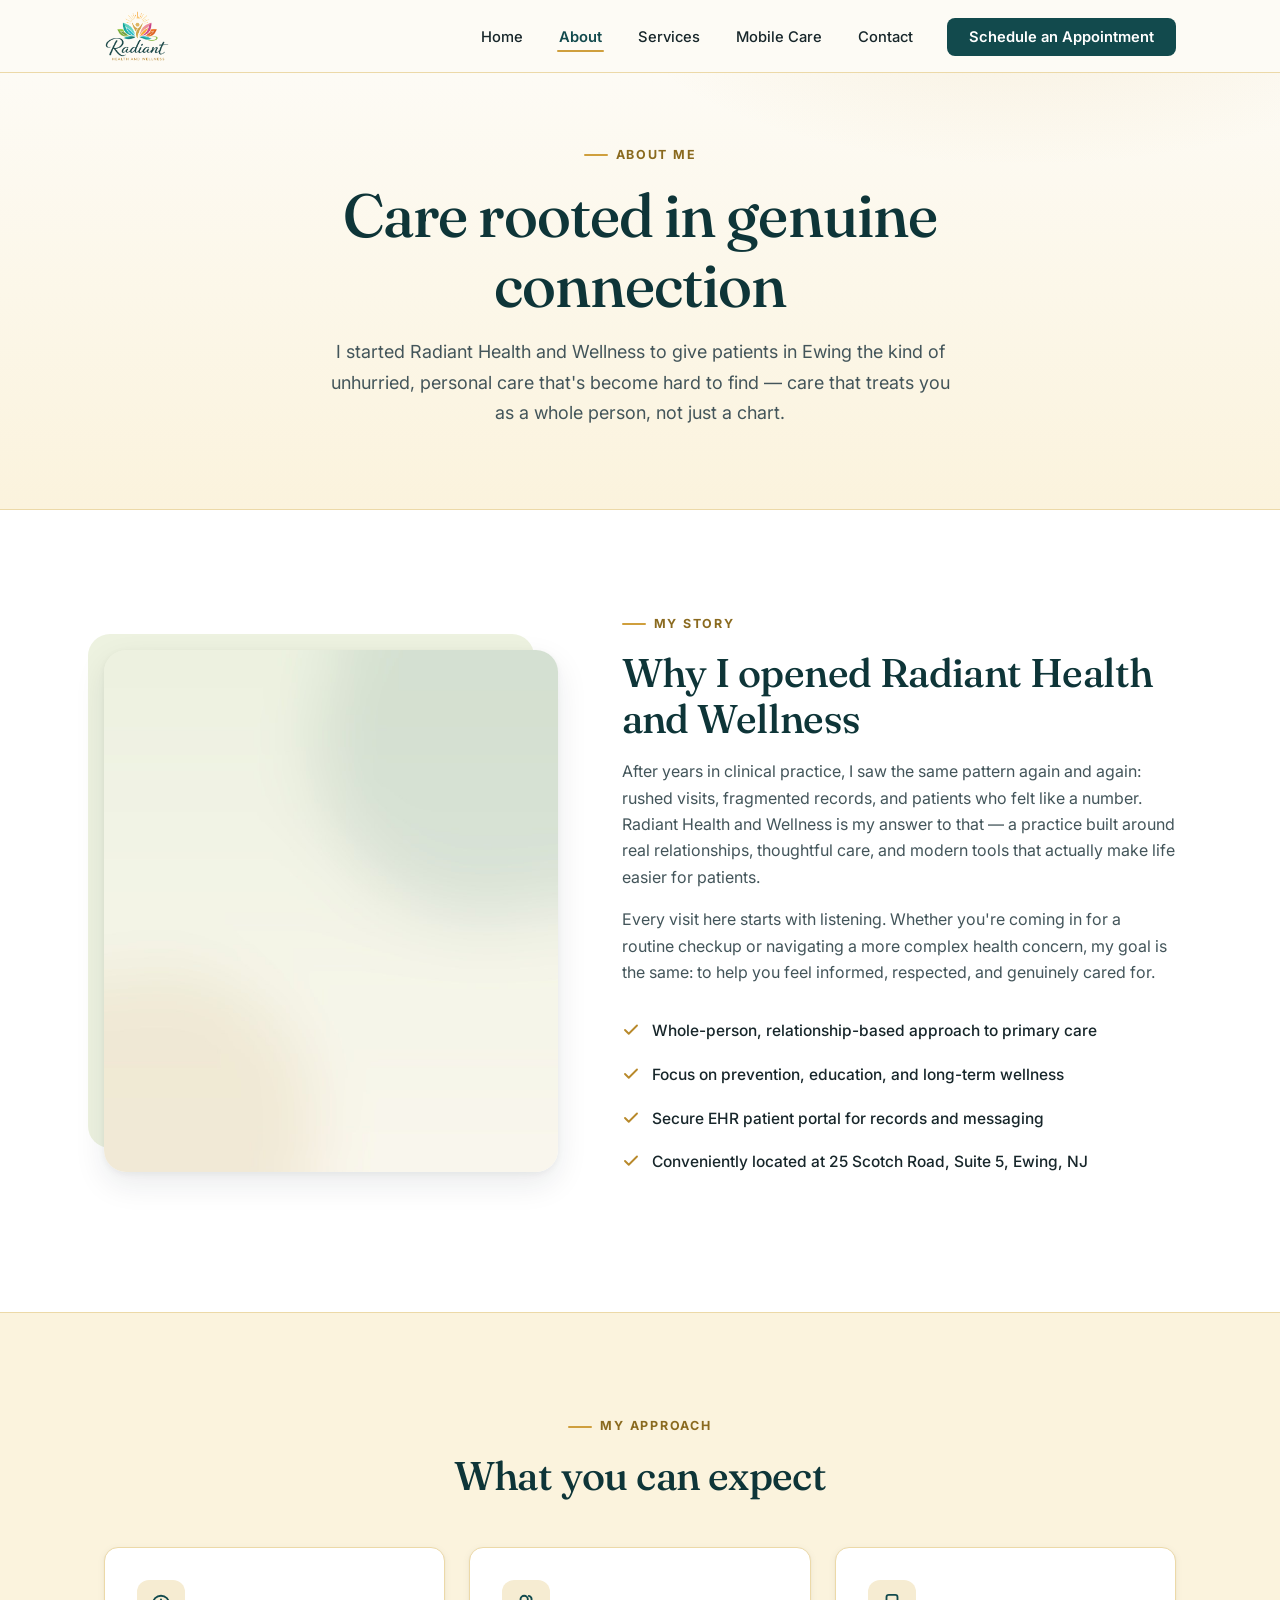
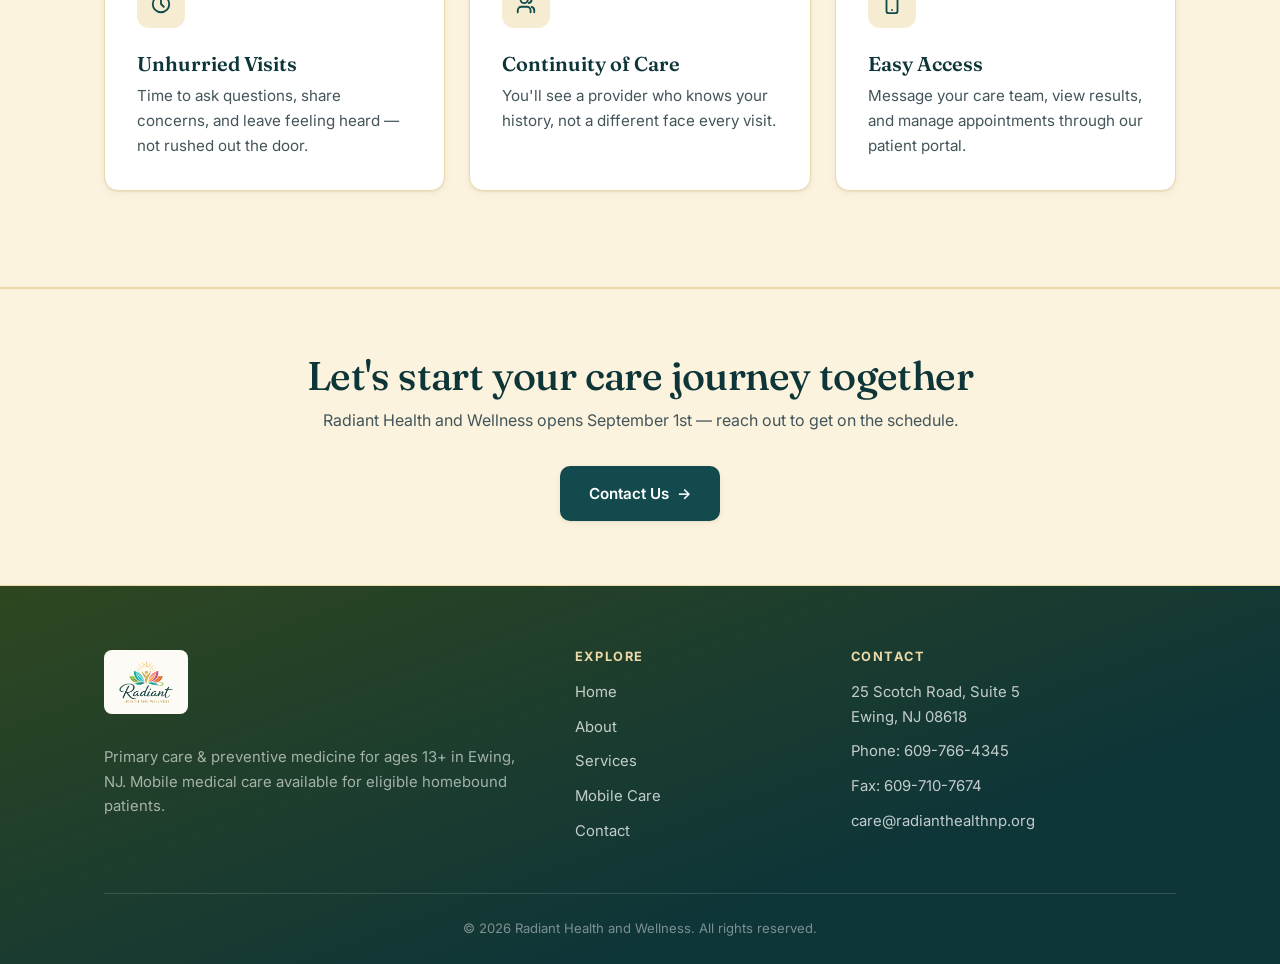
==== about.html @ 73e589f9 "Add scroll-driven ribbon streak accent across all pages Adds a subtle gold/teal flowing ribbon effec" ====
<!DOCTYPE html>
<html lang="en">
<head>
  <meta charset="UTF-8">
  <meta name="viewport" content="width=device-width, initial-scale=1.0">
  <title>About | Radiant Health and Wellness</title>
  <meta name="description" content="Meet the provider behind Radiant Health and Wellness in Ewing, NJ — whole-person primary care opening September 1st.">
  <link rel="icon" href="assets/img/favicon.png">
  <link rel="preconnect" href="https://fonts.googleapis.com">
  <link rel="preconnect" href="https://fonts.gstatic.com" crossorigin>
  <link rel="stylesheet" href="css/styles.css">
</head>
<body>

  <div class="site-streak" aria-hidden="true">
    <svg viewBox="0 0 320 1400" preserveAspectRatio="xMidYMin slice" xmlns="http://www.w3.org/2000/svg">
      <defs>
        <linearGradient id="streakGradientGold" x1="0" y1="0" x2="0" y2="1">
          <stop offset="0%" stop-color="#cf9f3d" stop-opacity="0.75" />
          <stop offset="3%" stop-color="#cf9f3d" stop-opacity="0.95" />
          <stop offset="50%" stop-color="#b8892b" stop-opacity="0.9" />
          <stop offset="97%" stop-color="#cf9f3d" stop-opacity="0.8" />
          <stop offset="100%" stop-color="#cf9f3d" stop-opacity="0.75" />
        </linearGradient>
        <linearGradient id="streakGradientTeal" x1="0" y1="0" x2="0" y2="1">
          <stop offset="0%" stop-color="#1c6e6f" stop-opacity="0.65" />
          <stop offset="3%" stop-color="#1c6e6f" stop-opacity="0.9" />
          <stop offset="50%" stop-color="#124a4d" stop-opacity="0.85" />
          <stop offset="97%" stop-color="#1c6e6f" stop-opacity="0.75" />
          <stop offset="100%" stop-color="#1c6e6f" stop-opacity="0.65" />
        </linearGradient>
        <filter id="streakGlow" x="-75%" y="-75%" width="250%" height="250%">
          <feGaussianBlur stdDeviation="4" result="blur" />
          <feMerge>
            <feMergeNode in="blur" />
            <feMergeNode in="SourceGraphic" />
          </feMerge>
        </filter>
      </defs>
      <path class="streak-path streak-path--1" d="M 250 -40
        C 170 40, 60 90, 140 170
        S 300 260, 200 340
        C 110 410, 10 460, 110 540
        S 280 640, 190 720
        C 100 790, 0 850, 120 930
        S 290 1030, 200 1110
        C 110 1180, 20 1240, 140 1320
        S 260 1400, 180 1440" />
      <path class="streak-path streak-path--2" d="M 220 -60
        C 140 20, 30 70, 110 150
        S 270 240, 170 320
        C 80 390, -20 440, 80 520
        S 250 620, 160 700
        C 70 770, -30 830, 90 910
        S 260 1010, 170 1090
        C 80 1160, -10 1220, 110 1300
        S 230 1380, 150 1420" />
      <path class="streak-path streak-path--3" d="M 280 -30
        C 200 50, 90 100, 170 180
        S 330 270, 230 350
        C 140 420, 40 470, 140 550
        S 310 650, 220 730
        C 130 800, 30 860, 150 940
        S 320 1040, 230 1120
        C 140 1190, 50 1250, 170 1330
        S 290 1410, 210 1440" />
      <path class="streak-path streak-path--4" d="M 195 -50
        C 115 30, 5 80, 85 160
        S 245 250, 145 330
        C 55 400, -45 450, 55 530
        S 225 630, 135 710
        C 45 780, -55 840, 65 920
        S 235 1020, 145 1100
        C 55 1170, -35 1230, 85 1310
        S 205 1390, 125 1420" />
    </svg>
  </div>

  <header class="site-header">
    <nav class="nav">
      <a href="index.html" class="nav-logo" aria-label="Radiant Health and Wellness — home">
        <img src="assets/img/logo.png" alt="Radiant Health and Wellness">
      </a>
      <button class="nav-toggle" aria-label="Toggle navigation" aria-expanded="false">
        <svg width="24" height="24" viewBox="0 0 24 24" fill="none" stroke="currentColor" stroke-width="2" stroke-linecap="round"><path d="M4 7h16M4 12h16M4 17h16"/></svg>
      </button>
      <ul class="nav-links">
        <li><a href="index.html">Home</a></li>
        <li><a href="about.html">About</a></li>
        <li><a href="services.html">Services</a></li>
        <li><a href="mobile-care.html">Mobile Care</a></li>
        <li><a href="contact.html">Contact</a></li>
        <li><a href="contact.html" class="nav-cta">Schedule an Appointment</a></li>
      </ul>
    </nav>
  </header>

  <main>

    <section class="page-hero">
      <div class="container">
        <span class="eyebrow">About Me</span>
        <h1>Care rooted in genuine connection</h1>
        <p class="lead">I started Radiant Health and Wellness to give patients in Ewing the kind of unhurried, personal care that's become hard to find — care that treats you as a whole person, not just a chart.</p>
      </div>
    </section>

    <section class="section section-white">
      <div class="container split">
        <div class="split-visual">
          <img src="assets/img/about-me.jpg" alt="Provider portrait at Radiant Health and Wellness">
        </div>
        <div>
          <span class="eyebrow">My Story</span>
          <h2>Why I opened Radiant Health and Wellness</h2>
          <p>After years in clinical practice, I saw the same pattern again and again: rushed visits, fragmented records, and patients who felt like a number. Radiant Health and Wellness is my answer to that — a practice built around real relationships, thoughtful care, and modern tools that actually make life easier for patients.</p>
          <p>Every visit here starts with listening. Whether you're coming in for a routine checkup or navigating a more complex health concern, my goal is the same: to help you feel informed, respected, and genuinely cared for.</p>
          <ul class="checklist">
            <li>
              <svg width="18" height="18" viewBox="0 0 24 24" fill="none" stroke="currentColor" stroke-width="2.5" stroke-linecap="round" stroke-linejoin="round"><path d="M20 6L9 17l-5-5"/></svg>
              Whole-person, relationship-based approach to primary care
            </li>
            <li>
              <svg width="18" height="18" viewBox="0 0 24 24" fill="none" stroke="currentColor" stroke-width="2.5" stroke-linecap="round" stroke-linejoin="round"><path d="M20 6L9 17l-5-5"/></svg>
              Focus on prevention, education, and long-term wellness
            </li>
            <li>
              <svg width="18" height="18" viewBox="0 0 24 24" fill="none" stroke="currentColor" stroke-width="2.5" stroke-linecap="round" stroke-linejoin="round"><path d="M20 6L9 17l-5-5"/></svg>
              Secure EHR patient portal for records and messaging
            </li>
            <li>
              <svg width="18" height="18" viewBox="0 0 24 24" fill="none" stroke="currentColor" stroke-width="2.5" stroke-linecap="round" stroke-linejoin="round"><path d="M20 6L9 17l-5-5"/></svg>
              Conveniently located at 25 Scotch Road, Suite 5, Ewing, NJ
            </li>
          </ul>
        </div>
      </div>
    </section>

    <section class="section section-butter">
      <div class="container">
        <div class="section-header centered">
          <span class="eyebrow">My Approach</span>
          <h2>What you can expect</h2>
        </div>
        <div class="card-grid">
          <div class="card">
            <span class="card-icon">
              <svg width="22" height="22" viewBox="0 0 24 24" fill="none" stroke="currentColor" stroke-width="2" stroke-linecap="round" stroke-linejoin="round"><circle cx="12" cy="12" r="9"/><path d="M12 7v5l3 3"/></svg>
            </span>
            <h3>Unhurried Visits</h3>
            <p>Time to ask questions, share concerns, and leave feeling heard — not rushed out the door.</p>
          </div>
          <div class="card">
            <span class="card-icon">
              <svg width="22" height="22" viewBox="0 0 24 24" fill="none" stroke="currentColor" stroke-width="2" stroke-linecap="round" stroke-linejoin="round"><path d="M17 21v-2a4 4 0 0 0-4-4H7a4 4 0 0 0-4 4v2"/><circle cx="10" cy="7" r="4"/><path d="M21 21v-2a4 4 0 0 0-3-3.9"/><path d="M15 3.1a4 4 0 0 1 0 7.8"/></svg>
            </span>
            <h3>Continuity of Care</h3>
            <p>You'll see a provider who knows your history, not a different face every visit.</p>
          </div>
          <div class="card">
            <span class="card-icon">
              <svg width="22" height="22" viewBox="0 0 24 24" fill="none" stroke="currentColor" stroke-width="2" stroke-linecap="round" stroke-linejoin="round"><rect x="6" y="2" width="12" height="20" rx="2.5"/><path d="M12 18.5h.01"/></svg>
            </span>
            <h3>Easy Access</h3>
            <p>Message your care team, view results, and manage appointments through our patient portal.</p>
          </div>
        </div>
      </div>
    </section>

    <section class="cta">
      <div class="container">
        <h2>Let's start your care journey together</h2>
        <p>Radiant Health and Wellness opens September 1st — reach out to get on the schedule.</p>
        <a href="contact.html" class="btn btn-primary">Contact Us <span class="arrow">→</span></a>
      </div>
    </section>

  </main>

  <footer class="site-footer">
    <div class="container">
      <div class="footer-grid">
        <div>
          <span class="footer-logo">
            <img src="assets/img/logo.png" alt="Radiant Health and Wellness">
          </span>
          <p>Primary care &amp; preventive medicine for ages 13+ in Ewing, NJ. Mobile medical care available for eligible homebound patients.</p>
        </div>
        <div>
          <h4>Explore</h4>
          <ul class="footer-links">
            <li><a href="index.html">Home</a></li>
            <li><a href="about.html">About</a></li>
            <li><a href="services.html">Services</a></li>
            <li><a href="mobile-care.html">Mobile Care</a></li>
            <li><a href="contact.html">Contact</a></li>
          </ul>
        </div>
        <div>
          <h4>Contact</h4>
          <ul class="footer-links">
            <li>25 Scotch Road, Suite 5<br>Ewing, NJ 08618</li>
            <li>Phone: <a href="tel:+16097664345">609-766-4345</a></li>
            <li>Fax: 609-710-7674</li>
            <li><a href="mailto:care@radianthealthnp.org">care@radianthealthnp.org</a></li>
          </ul>
        </div>
      </div>
      <div class="footer-bottom">
        &copy; <span id="footer-year"></span> Radiant Health and Wellness. All rights reserved.
      </div>
    </div>
  </footer>

  <script src="js/main.js"></script>
</body>
</html>
---- css/styles.css ----
/* ==========================================================================
   Radiant Health and Wellness — Design System v2
   --------------------------------------------------------------------------
   Principles applied:
   - Restrained palette: cream ground, dark teal anchor, gold as trim/accent
   - Type pairing: Fraunces (display serif) + Inter (UI sans)
   - 8px spacing scale, consistent radii + elevation
   - WCAG AA contrast on all text
   ========================================================================== */

/* ---------- Fonts ---------- */
@import url('https://fonts.googleapis.com/css2?family=Fraunces:opsz,wght@9..144,400;9..144,500;9..144,600&family=Inter:wght@400;500;600;700&display=swap');

/* ---------- Tokens ---------- */
:root {
  /* color */
  --ink: #17262a;
  --ink-soft: #43555a;
  --teal-900: #0e3538;
  --teal-800: #124a4d;
  --teal-700: #17595d;
  --teal-600: #1c6e6f;
  --gold-700: #8a6a1f;
  --gold-600: #b8892b;
  --gold-500: #cf9f3d;
  --gold-200: #ecd9a8;
  --gold-100: #f6ecd2;
  --butter: #fbf3dd;
  --cream: #fdfbf5;
  --white: #ffffff;
  --green-900: #2f4720;
  --green-700: #4a6b2f;
  --green-100: #edf2e0;

  /* type */
  --font-display: 'Fraunces', Georgia, serif;
  --font-body: 'Inter', -apple-system, BlinkMacSystemFont, 'Segoe UI', sans-serif;

  /* layout */
  --container: 1120px;
  --s1: 8px;  --s2: 16px; --s3: 24px; --s4: 32px;
  --s5: 40px; --s6: 48px; --s8: 64px; --s12: 96px;

  --r-sm: 8px;
  --r-md: 14px;
  --r-lg: 22px;
  --r-full: 999px;

  --shadow-sm: 0 1px 2px rgba(23, 38, 42, 0.06), 0 2px 8px rgba(23, 38, 42, 0.05);
  --shadow-md: 0 2px 6px rgba(23, 38, 42, 0.05), 0 12px 32px rgba(23, 38, 42, 0.09);
  --shadow-lg: 0 4px 12px rgba(23, 38, 42, 0.06), 0 24px 56px rgba(23, 38, 42, 0.13);
}

/* ---------- Reset / base ---------- */
*, *::before, *::after { box-sizing: border-box; }

html { scroll-behavior: smooth; }

body {
  margin: 0;
  font-family: var(--font-body);
  font-size: 1rem;
  line-height: 1.65;
  color: var(--ink);
  background: var(--cream);
  -webkit-font-smoothing: antialiased;
  text-rendering: optimizeLegibility;
}

img { max-width: 100%; display: block; }

a { color: inherit; text-decoration: none; }

:focus-visible {
  outline: 3px solid var(--gold-500);
  outline-offset: 3px;
  border-radius: 4px;
}

.container {
  max-width: var(--container);
  margin-inline: auto;
  padding-inline: var(--s3);
}

/* ---------- Typography ---------- */
h1, h2, h3, h4 {
  font-family: var(--font-display);
  font-weight: 500;
  line-height: 1.15;
  letter-spacing: -0.015em;
  color: var(--teal-900);
  margin: 0 0 var(--s2);
}

h1 { font-size: clamp(2.4rem, 5.2vw, 3.8rem); }
h2 { font-size: clamp(1.8rem, 3.4vw, 2.5rem); }
h3 { font-size: 1.25rem; font-weight: 600; letter-spacing: 0; }

p { margin: 0 0 var(--s2); color: var(--ink-soft); }

.lead {
  font-size: 1.125rem;
  line-height: 1.7;
  max-width: 54ch;
}

.eyebrow {
  display: inline-flex;
  align-items: center;
  gap: 8px;
  font-size: 0.78rem;
  font-weight: 700;
  letter-spacing: 0.14em;
  text-transform: uppercase;
  color: var(--gold-700);
  margin-bottom: var(--s2);
}

.eyebrow::before {
  content: "";
  width: 24px;
  height: 2px;
  background: var(--gold-500);
  border-radius: 2px;
}

.section-header {
  max-width: 620px;
  margin-bottom: var(--s6);
}

.section-header.centered {
  margin-inline: auto;
  text-align: center;
}

.section-header.centered .eyebrow { justify-content: center; }

/* ---------- Buttons ---------- */
.btn {
  display: inline-flex;
  align-items: center;
  justify-content: center;
  gap: 8px;
  padding: 14px 28px;
  border-radius: 10px;
  font-family: var(--font-body);
  font-size: 0.95rem;
  font-weight: 600;
  border: 1.5px solid transparent;
  cursor: pointer;
  transition: background-color 0.18s ease, border-color 0.18s ease,
              color 0.18s ease, box-shadow 0.18s ease, transform 0.18s ease;
}

.btn:hover { transform: translateY(-1px); }
.btn:active { transform: translateY(0); }

.btn-primary {
  background: var(--teal-800);
  color: var(--white);
  box-shadow: var(--shadow-sm);
}

.btn-primary:hover {
  background: var(--teal-700);
  box-shadow: var(--shadow-md);
}

.btn-secondary {
  background: transparent;
  border-color: var(--teal-800);
  color: var(--teal-800);
}

.btn-secondary:hover { background: rgba(18, 74, 77, 0.06); }

.btn-gold {
  background: var(--gold-600);
  color: var(--white);
  box-shadow: var(--shadow-sm);
}

.btn-gold:hover { background: var(--gold-500); box-shadow: var(--shadow-md); }

.btn-light {
  background: var(--white);
  color: var(--teal-800);
}

.btn-light:hover { background: var(--gold-100); }

.btn .arrow { transition: transform 0.18s ease; }
.btn:hover .arrow { transform: translateX(3px); }

/* ---------- Header ---------- */
.site-header {
  position: sticky;
  top: 0;
  z-index: 100;
  background: rgba(253, 251, 245, 0.92);
  backdrop-filter: blur(12px);
  -webkit-backdrop-filter: blur(12px);
  border-bottom: 1px solid var(--gold-200);
}

/* Own stacking context, above the fixed streak, so page content always reads on top */
main, .site-footer {
  position: relative;
  z-index: 2;
}

.nav {
  display: flex;
  align-items: center;
  justify-content: space-between;
  max-width: var(--container);
  margin-inline: auto;
  padding: 10px var(--s3);
}

.nav-logo img { height: 52px; width: auto; }

.nav-links {
  display: flex;
  align-items: center;
  gap: var(--s4);
  list-style: none;
  margin: 0;
  padding: 0;
}

.nav-links a {
  position: relative;
  font-size: 0.92rem;
  font-weight: 500;
  color: var(--ink);
  padding: 6px 2px;
}

.nav-links a:not(.nav-cta)::after {
  content: "";
  position: absolute;
  left: 0;
  bottom: 0;
  width: 100%;
  height: 2px;
  background: var(--gold-500);
  border-radius: 2px;
  transform: scaleX(0);
  transform-origin: left;
  transition: transform 0.2s ease;
}

.nav-links a:not(.nav-cta):hover::after,
.nav-links a.active::after { transform: scaleX(1); }

.nav-links a.active { color: var(--teal-800); font-weight: 600; }

.nav-cta {
  background: var(--teal-800);
  color: var(--white) !important;
  padding: 10px 22px !important;
  border-radius: 8px;
  font-weight: 600 !important;
  transition: background-color 0.18s ease;
}

.nav-cta:hover { background: var(--teal-700); }

.nav-toggle {
  display: none;
  background: none;
  border: none;
  padding: 8px;
  cursor: pointer;
  color: var(--teal-900);
}

/* ---------- Hero ---------- */
.hero {
  position: relative;
  overflow: hidden;
  background:
    radial-gradient(900px 480px at 85% -10%, rgba(207, 159, 61, 0.16), transparent 60%),
    linear-gradient(180deg, var(--cream) 0%, var(--butter) 100%);
  border-bottom: 1px solid var(--gold-200);
}

.hero .container {
  text-align: center;
  padding-block: var(--s8) var(--s12);
  max-width: 820px;
}

.hero-logo {
  margin: 0 0 var(--s2);
}

.hero-logo img {
  width: clamp(300px, 42vw, 500px);
  height: auto;
  margin-inline: auto;
}

.hero-sub {
  font-size: clamp(1.02rem, 2vw, 1.2rem);
  font-weight: 600;
  color: var(--teal-900);
  margin: 0 0 6px;
}

.hero-sub + .hero-sub {
  font-weight: 500;
  color: var(--ink-soft);
}

.hero-tagline {
  font-family: var(--font-display);
  font-style: italic;
  font-size: clamp(1.25rem, 2.6vw, 1.6rem);
  color: var(--gold-700);
  margin: var(--s3) 0 0;
}

.hero-tagline::after {
  content: "";
  display: block;
  width: 56px;
  height: 2px;
  background: var(--gold-500);
  border-radius: 2px;
  margin: var(--s3) auto 0;
}

.hero-actions {
  display: flex;
  flex-wrap: wrap;
  justify-content: center;
  gap: var(--s2);
  margin-top: var(--s4);
}

/* ---------- Sections ---------- */
.section { padding-block: var(--s12); }

.section-white { background: var(--white); }
.section-butter {
  background: var(--butter);
  border-block: 1px solid var(--gold-200);
}
.section-green { background: var(--green-100); }

/* ---------- About split ---------- */
.split {
  display: grid;
  grid-template-columns: 0.9fr 1.1fr;
  gap: var(--s8);
  align-items: center;
}

.split-visual { position: relative; }

.split-visual::before {
  content: "";
  position: absolute;
  inset: -16px 24px 24px -16px;
  background: var(--green-100);
  border-radius: var(--r-lg);
}

.split-visual img {
  position: relative;
  border-radius: var(--r-lg);
  box-shadow: var(--shadow-md);
  aspect-ratio: 4 / 4.6;
  object-fit: cover;
  width: 100%;
}

.checklist {
  list-style: none;
  padding: 0;
  margin: var(--s3) 0 var(--s4);
}

.checklist li {
  display: flex;
  gap: 12px;
  align-items: flex-start;
  padding-block: 9px;
  color: var(--ink);
  font-weight: 500;
  font-size: 0.97rem;
}

.checklist svg {
  flex-shrink: 0;
  margin-top: 3px;
  color: var(--gold-600);
}

/* ---------- Philosophy checklist grid ---------- */
.checklist-grid {
  display: grid;
  grid-template-columns: 1fr 1fr;
  gap: 4px var(--s6);
  max-width: 760px;
  margin-inline: auto;
}

.checklist-grid .checklist { margin: 0; }

@media (max-width: 640px) {
  .checklist-grid { grid-template-columns: 1fr; gap: 0; }
}

/* ---------- Cards ---------- */
.card-grid {
  display: grid;
  grid-template-columns: repeat(3, 1fr);
  gap: var(--s3);
}

.card-grid.cols-4 { grid-template-columns: repeat(4, 1fr); }

@media (max-width: 1080px) {
  .card-grid.cols-4 { grid-template-columns: 1fr 1fr; }
}

.card {
  background: var(--white);
  border: 1px solid var(--gold-200);
  border-radius: var(--r-md);
  padding: var(--s4);
  box-shadow: var(--shadow-sm);
  transition: box-shadow 0.2s ease, transform 0.2s ease, border-color 0.2s ease;
}

.card:hover {
  transform: translateY(-3px);
  box-shadow: var(--shadow-md);
  border-color: var(--gold-500);
}

.card-icon {
  display: inline-flex;
  align-items: center;
  justify-content: center;
  width: 48px;
  height: 48px;
  border-radius: 12px;
  background: var(--gold-100);
  color: var(--teal-800);
  margin-bottom: var(--s3);
}

.card h3 { margin-bottom: 8px; }
.card p { margin-bottom: 0; font-size: 0.95rem; }

.card-list {
  list-style: none;
  padding: 0;
  margin: var(--s2) 0 0;
}

.card-list li {
  position: relative;
  padding: 4px 0 4px 22px;
  font-size: 0.93rem;
  color: var(--ink-soft);
}

.card-list li::before {
  content: "";
  position: absolute;
  left: 4px;
  top: 13px;
  width: 7px;
  height: 7px;
  border-radius: 2px;
  background: var(--gold-500);
}

.card.card-feature .card-list li { color: rgba(255, 255, 255, 0.78); }
.card.card-feature .card-list li::before { background: var(--gold-200); }

.card.card-feature {
  background: linear-gradient(150deg, var(--teal-900), var(--teal-700));
  border-color: var(--teal-700);
}

.card.card-feature h3 { color: var(--white); }
.card.card-feature p { color: rgba(255, 255, 255, 0.78); }
.card.card-feature .card-icon {
  background: rgba(255, 255, 255, 0.12);
  color: var(--gold-200);
}

/* ---------- Dark band (EHR / portal) ---------- */
.band-dark {
  background:
    radial-gradient(700px 400px at 12% 110%, rgba(207, 159, 61, 0.14), transparent 60%),
    linear-gradient(150deg, var(--teal-900) 0%, var(--teal-800) 100%);
  color: var(--white);
  padding-block: var(--s12);
}

.band-dark .split { align-items: center; grid-template-columns: 1.1fr 0.9fr; }

.band-dark .eyebrow { color: var(--gold-200); }
.band-dark .eyebrow::before { background: var(--gold-500); }
.band-dark h2 { color: var(--white); }
.band-dark p { color: rgba(255, 255, 255, 0.78); }

.feature-list {
  list-style: none;
  padding: 0;
  margin: var(--s4) 0 0;
}

.feature-list li {
  display: flex;
  gap: 14px;
  align-items: flex-start;
  padding-block: 13px;
  border-bottom: 1px solid rgba(255, 255, 255, 0.12);
  color: rgba(255, 255, 255, 0.92);
  font-size: 0.97rem;
}

.feature-list li:last-child { border-bottom: none; }

.feature-list svg {
  flex-shrink: 0;
  margin-top: 3px;
  color: var(--gold-500);
}

.panel {
  background: rgba(255, 255, 255, 0.06);
  border: 1px solid rgba(255, 255, 255, 0.16);
  border-radius: var(--r-md);
  padding: var(--s5);
  backdrop-filter: blur(6px);
}

.panel h3 { color: var(--white); margin-bottom: var(--s2); }
.panel p { font-size: 0.95rem; }
.panel .btn { margin-top: var(--s2); }

/* ---------- CTA band ---------- */
.cta {
  background: var(--butter);
  border-block: 1px solid var(--gold-200);
  padding-block: var(--s8);
  text-align: center;
}

.cta h2 { margin-bottom: var(--s1); }
.cta p { margin-bottom: var(--s4); }

/* ---------- Contact ---------- */
.contact-grid {
  display: grid;
  grid-template-columns: 1fr 1.1fr;
  gap: var(--s6);
  align-items: start;
}

.contact-card {
  background: var(--white);
  border: 1px solid var(--green-100);
  border-top: 3px solid var(--green-700);
  border-radius: var(--r-md);
  padding: var(--s5);
  box-shadow: var(--shadow-md);
}

.contact-card h3 { margin-bottom: var(--s3); }

.contact-list {
  list-style: none;
  padding: 0;
  margin: 0 0 var(--s4);
}

.contact-list li {
  display: flex;
  gap: 14px;
  align-items: flex-start;
  padding-block: 12px;
  border-bottom: 1px solid var(--green-100);
  font-size: 0.95rem;
}

.contact-list li:last-child { border-bottom: none; }

.contact-list svg {
  flex-shrink: 0;
  margin-top: 2px;
  color: var(--green-700);
}

.contact-list a { color: var(--teal-700); font-weight: 500; }
.contact-list a:hover { text-decoration: underline; }

.hours-table {
  width: 100%;
  border-collapse: collapse;
  font-size: 0.95rem;
}

.hours-table td {
  padding: 10px 0;
  border-bottom: 1px solid var(--green-100);
  color: var(--ink-soft);
}

.hours-table tr:last-child td { border-bottom: none; }

.hours-table td:last-child {
  text-align: right;
  font-weight: 600;
  color: var(--green-900);
}

.notice {
  background: var(--green-100);
  border-left: 3px solid var(--green-700);
  border-radius: var(--r-sm);
  padding: var(--s3);
  font-size: 0.92rem;
  color: var(--green-900);
  margin-top: var(--s3);
}

.map-frame {
  border-radius: var(--r-md);
  overflow: hidden;
  box-shadow: var(--shadow-md);
  border: 1px solid var(--green-100);
}

.map-frame iframe {
  display: block;
  width: 100%;
  height: 420px;
  border: none;
}

.map-actions { margin-top: var(--s3); text-align: center; }

/* ---------- Page hero (interior) ---------- */
.page-hero {
  background:
    radial-gradient(700px 300px at 80% -20%, rgba(207, 159, 61, 0.14), transparent 60%),
    linear-gradient(180deg, var(--cream), var(--butter));
  border-bottom: 1px solid var(--gold-200);
  padding-block: var(--s8);
}

.page-hero .container { max-width: 760px; text-align: center; }
.page-hero .eyebrow { justify-content: center; }
.page-hero p { max-width: 58ch; margin-inline: auto; }

/* ---------- Footer ---------- */
.site-footer {
  background: linear-gradient(160deg, var(--green-900) 0%, var(--teal-900) 70%);
  color: rgba(255, 255, 255, 0.75);
  padding: var(--s8) 0 var(--s3);
}

.footer-grid {
  display: grid;
  grid-template-columns: 1.3fr 0.7fr 1fr;
  gap: var(--s6);
  padding-bottom: var(--s5);
  border-bottom: 1px solid rgba(255, 255, 255, 0.14);
}

.footer-logo {
  display: inline-block;
  background: var(--cream);
  padding: 10px 14px;
  border-radius: var(--r-sm);
  margin-bottom: var(--s3);
}

.footer-logo img { height: 44px; width: auto; }

.site-footer h4 {
  color: var(--gold-200);
  font-family: var(--font-body);
  font-size: 0.8rem;
  font-weight: 700;
  letter-spacing: 0.12em;
  text-transform: uppercase;
  margin: 0 0 var(--s2);
}

.footer-links { list-style: none; padding: 0; margin: 0; }
.footer-links li { margin-bottom: 10px; font-size: 0.93rem; }
.footer-links a { transition: color 0.15s ease; }
.footer-links a:hover { color: var(--gold-200); }

.site-footer p { color: rgba(255, 255, 255, 0.6); font-size: 0.93rem; }

.footer-bottom {
  padding-top: var(--s3);
  text-align: center;
  font-size: 0.82rem;
  color: rgba(255, 255, 255, 0.45);
}

/* ---------- Responsive ---------- */
@media (max-width: 920px) {
  .section { padding-block: var(--s8); }

  .split,
  .band-dark .split,
  .contact-grid { grid-template-columns: 1fr; }

  .split-visual { max-width: 440px; }

  .card-grid { grid-template-columns: 1fr 1fr; }
}

@media (max-width: 640px) {
  .card-grid,
  .card-grid.cols-4 { grid-template-columns: 1fr; }

  .nav-toggle { display: block; }

  .nav-links {
    position: fixed;
    inset: 0 0 0 auto;
    width: min(300px, 82vw);
    height: 100dvh;
    background: var(--cream);
    flex-direction: column;
    align-items: flex-start;
    padding: 96px var(--s4) var(--s4);
    box-shadow: var(--shadow-lg);
    transform: translateX(100%);
    transition: transform 0.25s ease;
  }

  .nav-links.open { transform: translateX(0); }
}

@media (prefers-reduced-motion: reduce) {
  *, *::before, *::after {
    transition-duration: 0.01ms !important;
    animation-duration: 0.01ms !important;
  }
  html { scroll-behavior: auto; }
}

/* ---------- Scroll-progress streak ---------- */
/* Flowing ribbon waves, gold/teal, glow-softened — trace in as the page is
   scrolled. No motion of their own; position is a pure function of scroll. */
.site-streak {
  position: fixed;
  inset: 0;
  z-index: 0;
  pointer-events: none;
  overflow: hidden;
  mix-blend-mode: multiply;
  opacity: 0.4;
}

.site-streak svg {
  position: absolute;
  top: 0;
  right: 0;
  height: 100%;
  width: auto;
  min-width: 320px;
}

.site-streak .streak-path {
  fill: none;
  stroke-linecap: round;
  filter: url(#streakGlow);
  /* Always-visible from the top: JS sets --streak-length (this path's length) and
     --streak-progress (0–1 on scroll, eased/lerped so it glides). The dash pattern
     draws a fixed-length "ribbon" that starts visible at the top of the page and
     slides further down the path as you scroll, rather than growing from nothing. */
  stroke-dasharray: calc(var(--streak-length, 2200) * 0.55) var(--streak-length, 2200);
  stroke-dashoffset: calc(var(--streak-length, 2200) * -1 * var(--streak-progress, 0));
}

.site-streak .streak-path--1 { stroke: url(#streakGradientGold); stroke-width: 4; opacity: 0.6; }
.site-streak .streak-path--2 { stroke: url(#streakGradientTeal); stroke-width: 2.5; opacity: 0.5; }
.site-streak .streak-path--3 { stroke: url(#streakGradientGold); stroke-width: 1.75; opacity: 0.4; }
.site-streak .streak-path--4 { stroke: url(#streakGradientTeal); stroke-width: 1.25; opacity: 0.3; }

@media (prefers-reduced-motion: reduce) {
  .site-streak .streak-path {
    stroke-dashoffset: 0;
  }
}

@media (max-width: 640px) {
  .site-streak { opacity: 0.42; }
}
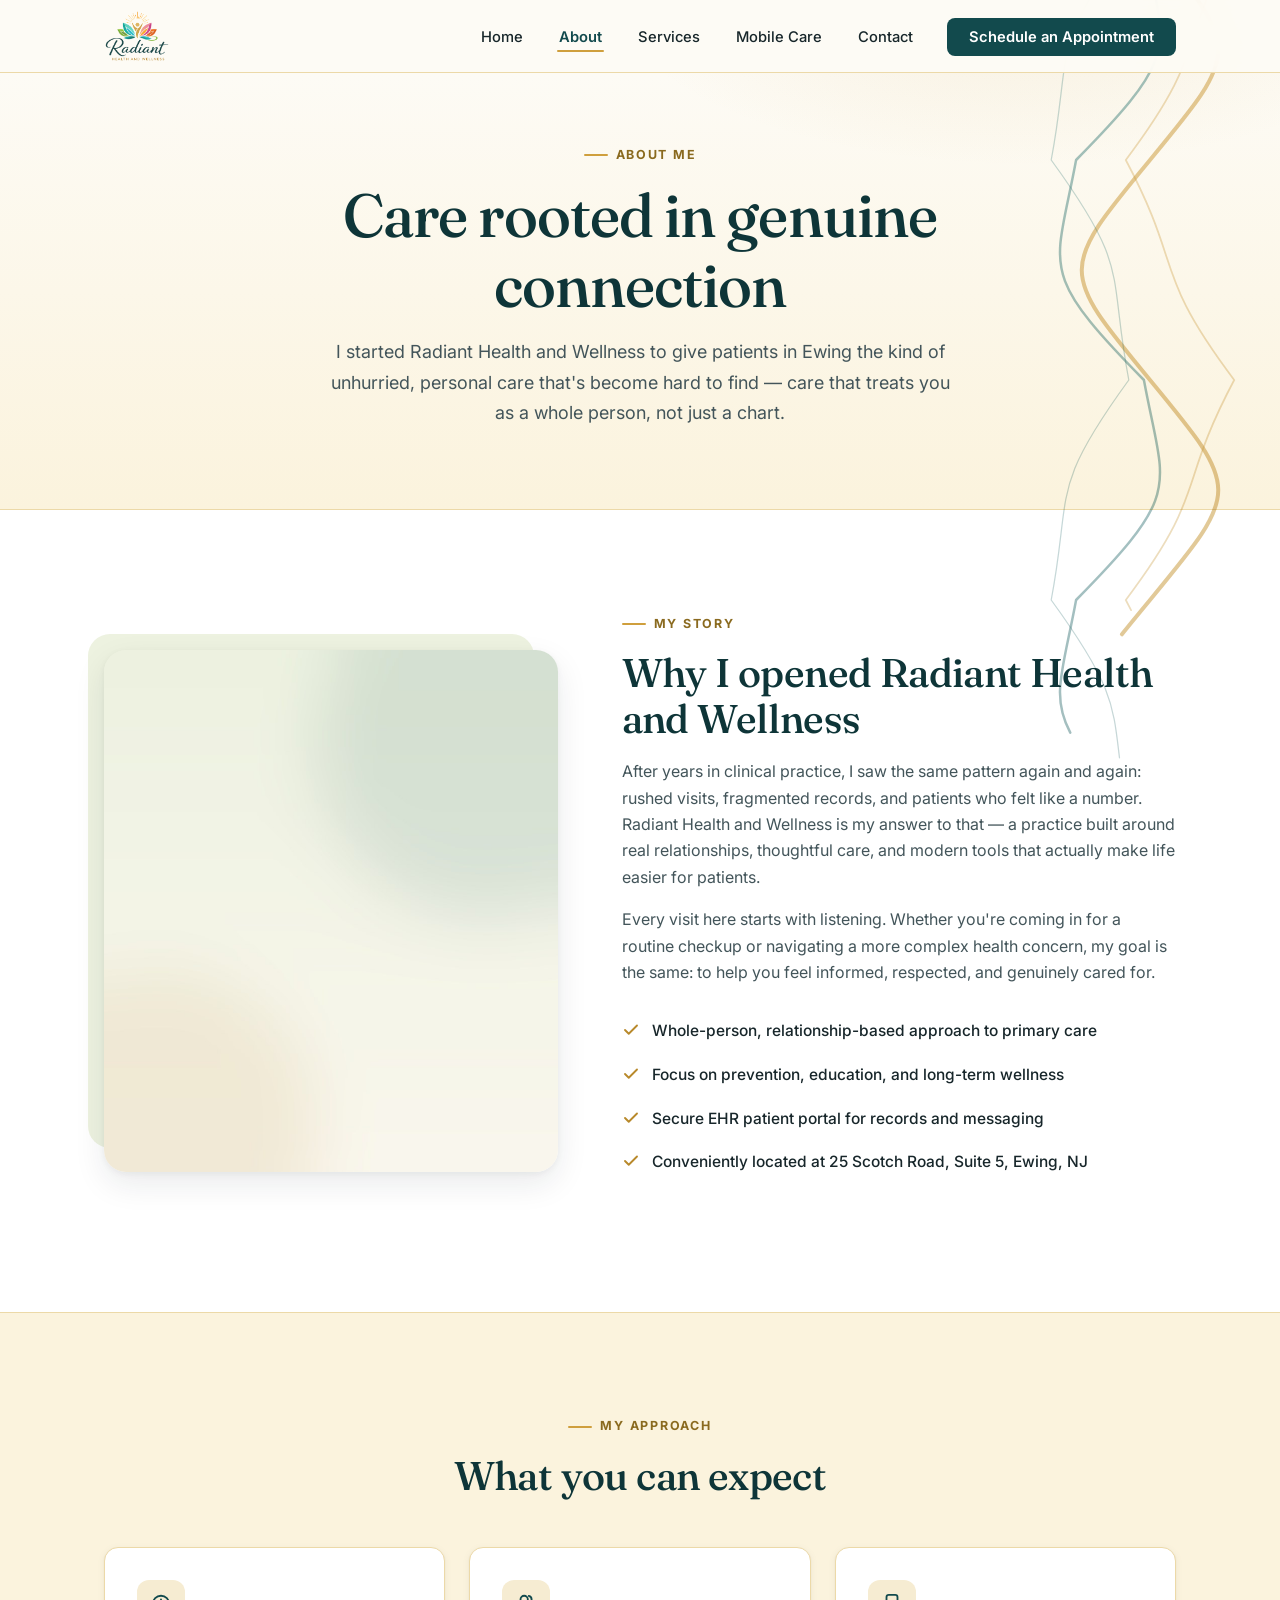
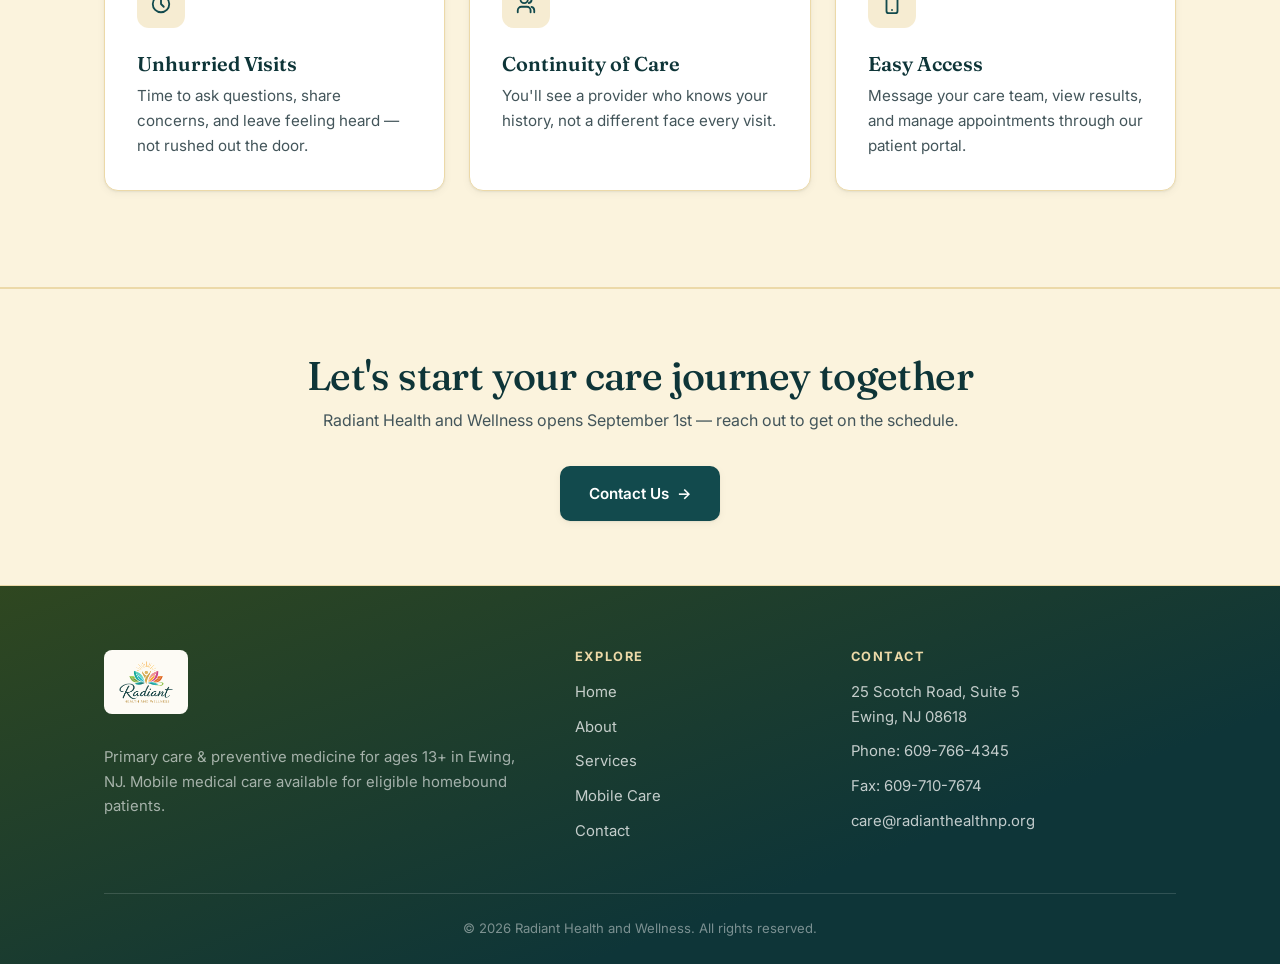
==== commit 2bc1914c: "Fix streak ribbon: span full page height, render reliably on all pages - Ribbons are now generated i" ====
--- a/about.html
+++ b/about.html
@@ -13,66 +13,25 @@
 <body>
 
   <div class="site-streak" aria-hidden="true">
-    <svg viewBox="0 0 320 1400" preserveAspectRatio="xMidYMin slice" xmlns="http://www.w3.org/2000/svg">
+    <svg preserveAspectRatio="none" xmlns="http://www.w3.org/2000/svg">
       <defs>
-        <linearGradient id="streakGradientGold" x1="0" y1="0" x2="0" y2="1">
+        <linearGradient id="streakGradientGold" gradientUnits="userSpaceOnUse" x1="0" y1="0" x2="0" y2="4000">
           <stop offset="0%" stop-color="#cf9f3d" stop-opacity="0.75" />
           <stop offset="3%" stop-color="#cf9f3d" stop-opacity="0.95" />
           <stop offset="50%" stop-color="#b8892b" stop-opacity="0.9" />
           <stop offset="97%" stop-color="#cf9f3d" stop-opacity="0.8" />
           <stop offset="100%" stop-color="#cf9f3d" stop-opacity="0.75" />
         </linearGradient>
-        <linearGradient id="streakGradientTeal" x1="0" y1="0" x2="0" y2="1">
+        <linearGradient id="streakGradientTeal" gradientUnits="userSpaceOnUse" x1="0" y1="0" x2="0" y2="4000">
           <stop offset="0%" stop-color="#1c6e6f" stop-opacity="0.65" />
           <stop offset="3%" stop-color="#1c6e6f" stop-opacity="0.9" />
           <stop offset="50%" stop-color="#124a4d" stop-opacity="0.85" />
           <stop offset="97%" stop-color="#1c6e6f" stop-opacity="0.75" />
           <stop offset="100%" stop-color="#1c6e6f" stop-opacity="0.65" />
         </linearGradient>
-        <filter id="streakGlow" x="-75%" y="-75%" width="250%" height="250%">
-          <feGaussianBlur stdDeviation="4" result="blur" />
-          <feMerge>
-            <feMergeNode in="blur" />
-            <feMergeNode in="SourceGraphic" />
-          </feMerge>
-        </filter>
       </defs>
-      <path class="streak-path streak-path--1" d="M 250 -40
-        C 170 40, 60 90, 140 170
-        S 300 260, 200 340
-        C 110 410, 10 460, 110 540
-        S 280 640, 190 720
-        C 100 790, 0 850, 120 930
-        S 290 1030, 200 1110
-        C 110 1180, 20 1240, 140 1320
-        S 260 1400, 180 1440" />
-      <path class="streak-path streak-path--2" d="M 220 -60
-        C 140 20, 30 70, 110 150
-        S 270 240, 170 320
-        C 80 390, -20 440, 80 520
-        S 250 620, 160 700
-        C 70 770, -30 830, 90 910
-        S 260 1010, 170 1090
-        C 80 1160, -10 1220, 110 1300
-        S 230 1380, 150 1420" />
-      <path class="streak-path streak-path--3" d="M 280 -30
-        C 200 50, 90 100, 170 180
-        S 330 270, 230 350
-        C 140 420, 40 470, 140 550
-        S 310 650, 220 730
-        C 130 800, 30 860, 150 940
-        S 320 1040, 230 1120
-        C 140 1190, 50 1250, 170 1330
-        S 290 1410, 210 1440" />
-      <path class="streak-path streak-path--4" d="M 195 -50
-        C 115 30, 5 80, 85 160
-        S 245 250, 145 330
-        C 55 400, -45 450, 55 530
-        S 225 630, 135 710
-        C 45 780, -55 840, 65 920
-        S 235 1020, 145 1100
-        C 55 1170, -35 1230, 85 1310
-        S 205 1390, 125 1420" />
+      <!-- Ribbon <path> elements are generated in js/main.js, sized to the real
+           document height so the waves stay proportioned on every page. -->
     </svg>
   </div>
 
--- a/css/styles.css
+++ b/css/styles.css
@@ -57,6 +57,7 @@
 html { scroll-behavior: smooth; }
 
 body {
+  position: relative;
   margin: 0;
   font-family: var(--font-body);
   font-size: 1rem;
@@ -205,11 +206,6 @@
   border-bottom: 1px solid var(--gold-200);
 }
 
-/* Own stacking context, above the fixed streak, so page content always reads on top */
-main, .site-footer {
-  position: relative;
-  z-index: 2;
-}
 
 .nav {
   display: flex;
@@ -759,50 +755,47 @@
 }
 
 /* ---------- Scroll-progress streak ---------- */
-/* Flowing ribbon waves, gold/teal, glow-softened — trace in as the page is
-   scrolled. No motion of their own; position is a pure function of scroll. */
+/* Flowing ribbon waves, gold/teal, spanning the full height of the page (not the
+   viewport) so they run from the very top of the document to the very bottom.
+   They scroll normally with content; only the *drawn-in* portion of each ribbon
+   is tied to scroll position, so motion happens only as you scroll. */
 .site-streak {
-  position: fixed;
-  inset: 0;
-  z-index: 0;
+  position: absolute;
+  top: 0;
+  left: 0;
+  right: 0;
+  height: 100%;
+  z-index: 50;
   pointer-events: none;
   overflow: hidden;
   mix-blend-mode: multiply;
-  opacity: 0.4;
 }
 
 .site-streak svg {
   position: absolute;
   top: 0;
   right: 0;
+  width: 320px;
   height: 100%;
-  width: auto;
-  min-width: 320px;
 }
 
 .site-streak .streak-path {
   fill: none;
   stroke-linecap: round;
-  filter: url(#streakGlow);
-  /* Always-visible from the top: JS sets --streak-length (this path's length) and
-     --streak-progress (0–1 on scroll, eased/lerped so it glides). The dash pattern
-     draws a fixed-length "ribbon" that starts visible at the top of the page and
-     slides further down the path as you scroll, rather than growing from nothing. */
-  stroke-dasharray: calc(var(--streak-length, 2200) * 0.55) var(--streak-length, 2200);
-  stroke-dashoffset: calc(var(--streak-length, 2200) * -1 * var(--streak-progress, 0));
-}
-
-.site-streak .streak-path--1 { stroke: url(#streakGradientGold); stroke-width: 4; opacity: 0.6; }
-.site-streak .streak-path--2 { stroke: url(#streakGradientTeal); stroke-width: 2.5; opacity: 0.5; }
-.site-streak .streak-path--3 { stroke: url(#streakGradientGold); stroke-width: 1.75; opacity: 0.4; }
-.site-streak .streak-path--4 { stroke: url(#streakGradientTeal); stroke-width: 1.25; opacity: 0.3; }
-
-@media (prefers-reduced-motion: reduce) {
-  .site-streak .streak-path {
-    stroke-dashoffset: 0;
-  }
-}
+  /* Draws top-to-bottom as you scroll: JS computes stroke-dasharray/dashoffset
+     directly (in px, set on the element) rather than via CSS calc()/var(), since
+     a calc() built from custom properties on a dynamically-created SVG path can
+     resolve to an invalid typed length instead of a plain number in some engines. */
+}
+
+.site-streak .streak-path--1 { stroke: url(#streakGradientGold); stroke-width: 4; opacity: 0.55; }
+.site-streak .streak-path--2 { stroke: url(#streakGradientTeal); stroke-width: 2.5; opacity: 0.45; }
+.site-streak .streak-path--3 { stroke: url(#streakGradientGold); stroke-width: 1.75; opacity: 0.35; }
+.site-streak .streak-path--4 { stroke: url(#streakGradientTeal); stroke-width: 1.25; opacity: 0.28; }
 
 @media (max-width: 640px) {
-  .site-streak { opacity: 0.42; }
-}
+  .site-streak .streak-path--1 { opacity: 0.4; }
+  .site-streak .streak-path--2 { opacity: 0.32; }
+  .site-streak .streak-path--3 { opacity: 0.25; }
+  .site-streak .streak-path--4 { opacity: 0.2; }
+}
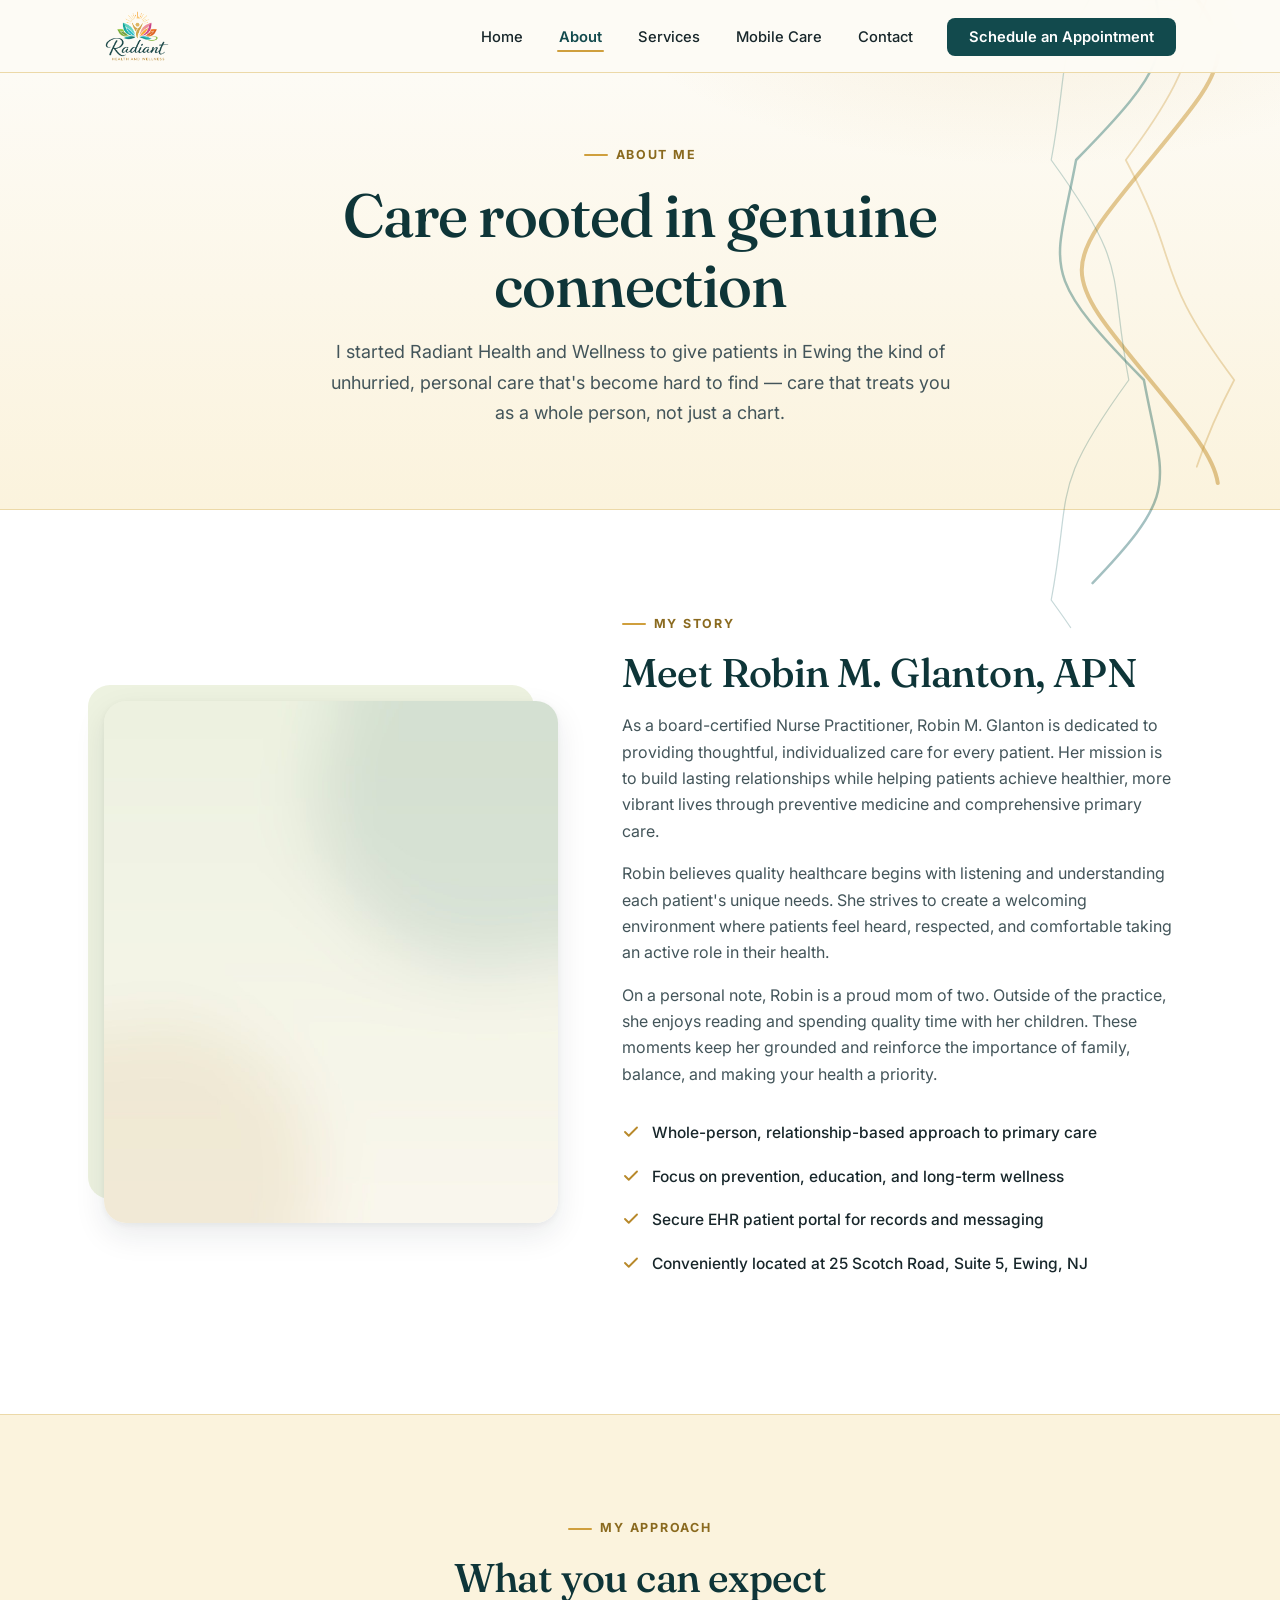
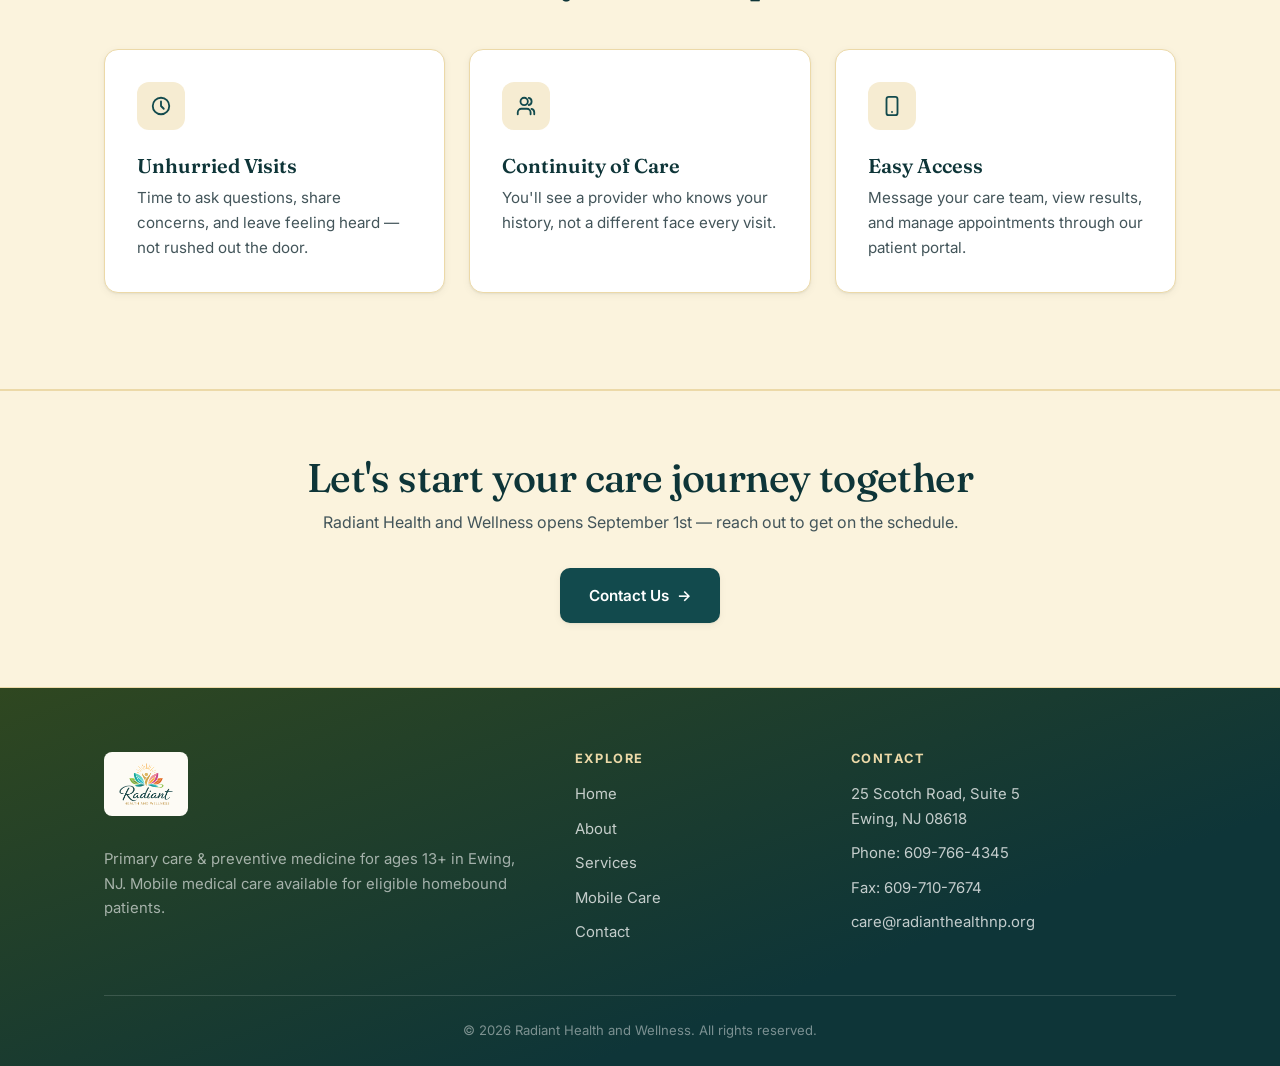
==== commit 541fd378: "Replace About page story with Robin's provided bio Co-Authored-By: Claude Sonnet 5 <noreply@anthropi" ====
--- a/about.html
+++ b/about.html
@@ -71,9 +71,10 @@
         </div>
         <div>
           <span class="eyebrow">My Story</span>
-          <h2>Why I opened Radiant Health and Wellness</h2>
-          <p>After years in clinical practice, I saw the same pattern again and again: rushed visits, fragmented records, and patients who felt like a number. Radiant Health and Wellness is my answer to that — a practice built around real relationships, thoughtful care, and modern tools that actually make life easier for patients.</p>
-          <p>Every visit here starts with listening. Whether you're coming in for a routine checkup or navigating a more complex health concern, my goal is the same: to help you feel informed, respected, and genuinely cared for.</p>
+          <h2>Meet Robin M. Glanton, APN</h2>
+          <p>As a board-certified Nurse Practitioner, Robin M. Glanton is dedicated to providing thoughtful, individualized care for every patient. Her mission is to build lasting relationships while helping patients achieve healthier, more vibrant lives through preventive medicine and comprehensive primary care.</p>
+          <p>Robin believes quality healthcare begins with listening and understanding each patient's unique needs. She strives to create a welcoming environment where patients feel heard, respected, and comfortable taking an active role in their health.</p>
+          <p>On a personal note, Robin is a proud mom of two. Outside of the practice, she enjoys reading and spending quality time with her children. These moments keep her grounded and reinforce the importance of family, balance, and making your health a priority.</p>
           <ul class="checklist">
             <li>
               <svg width="18" height="18" viewBox="0 0 24 24" fill="none" stroke="currentColor" stroke-width="2.5" stroke-linecap="round" stroke-linejoin="round"><path d="M20 6L9 17l-5-5"/></svg>
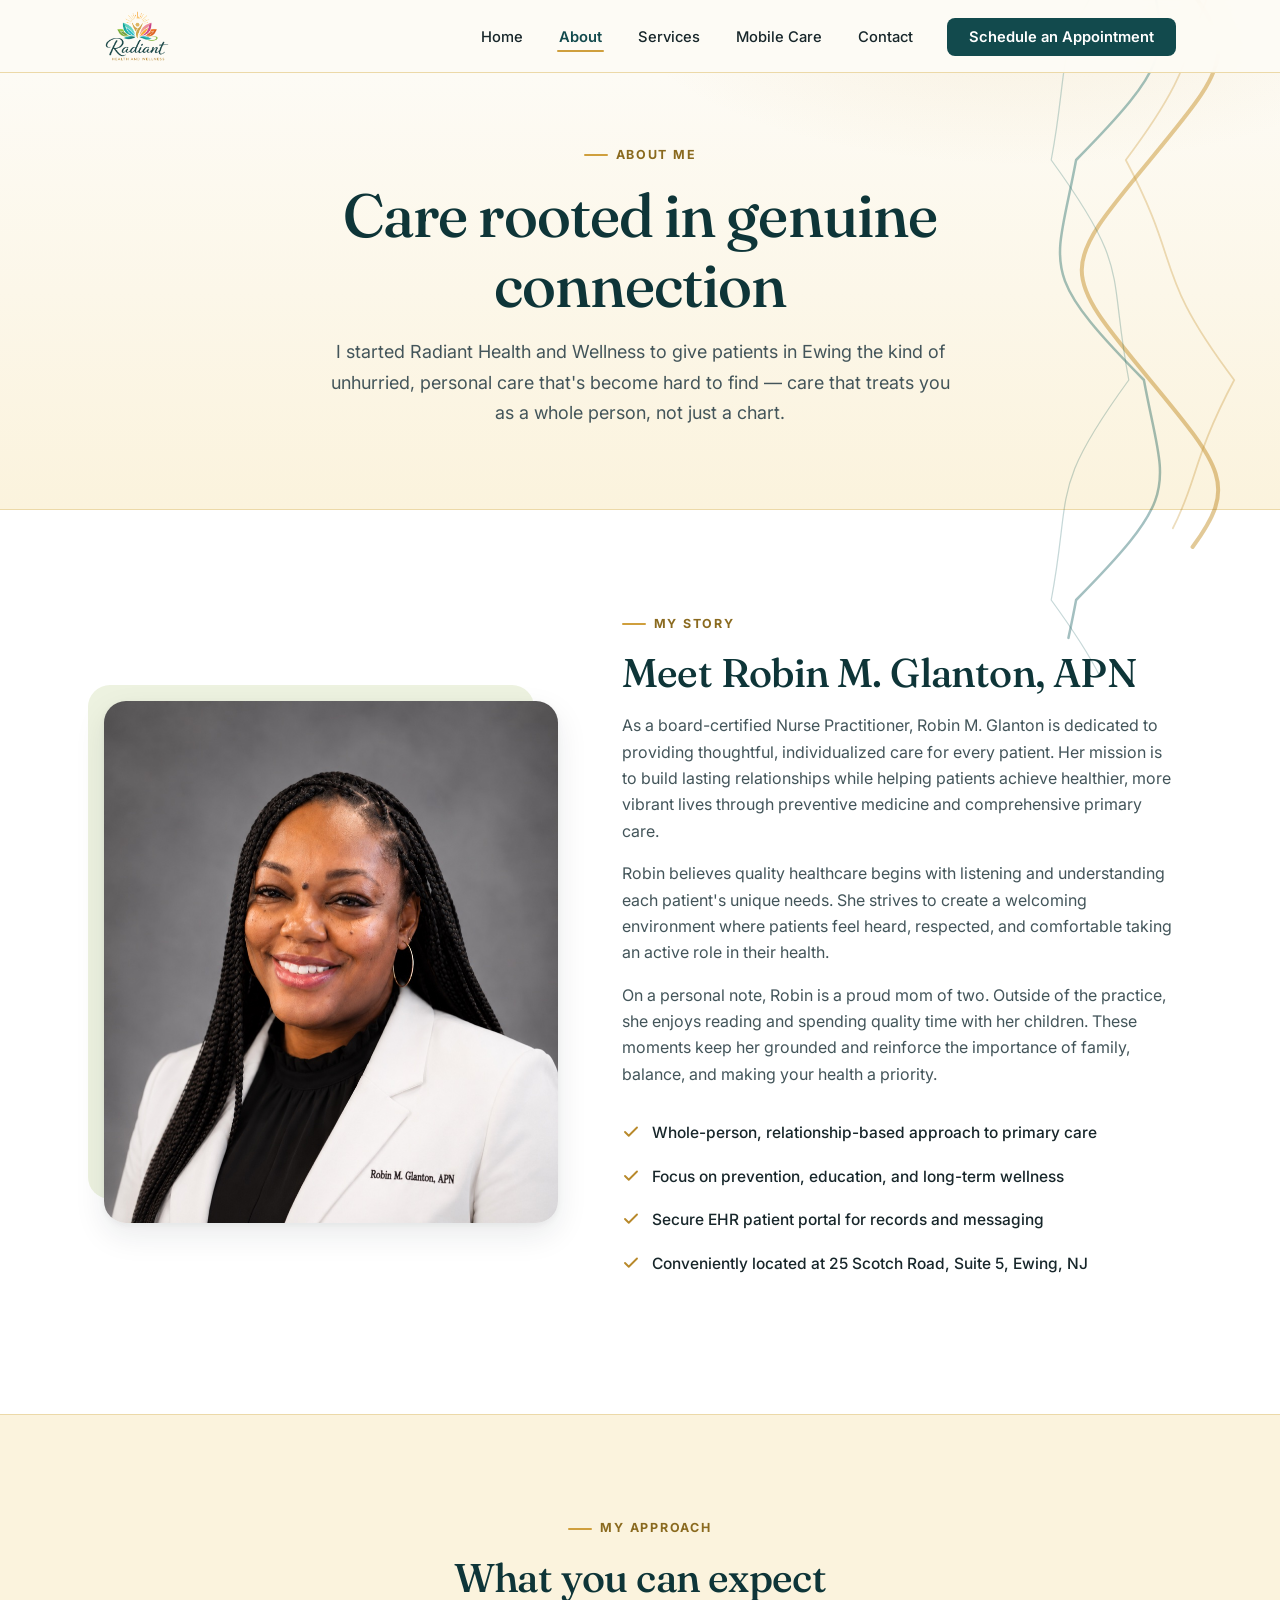
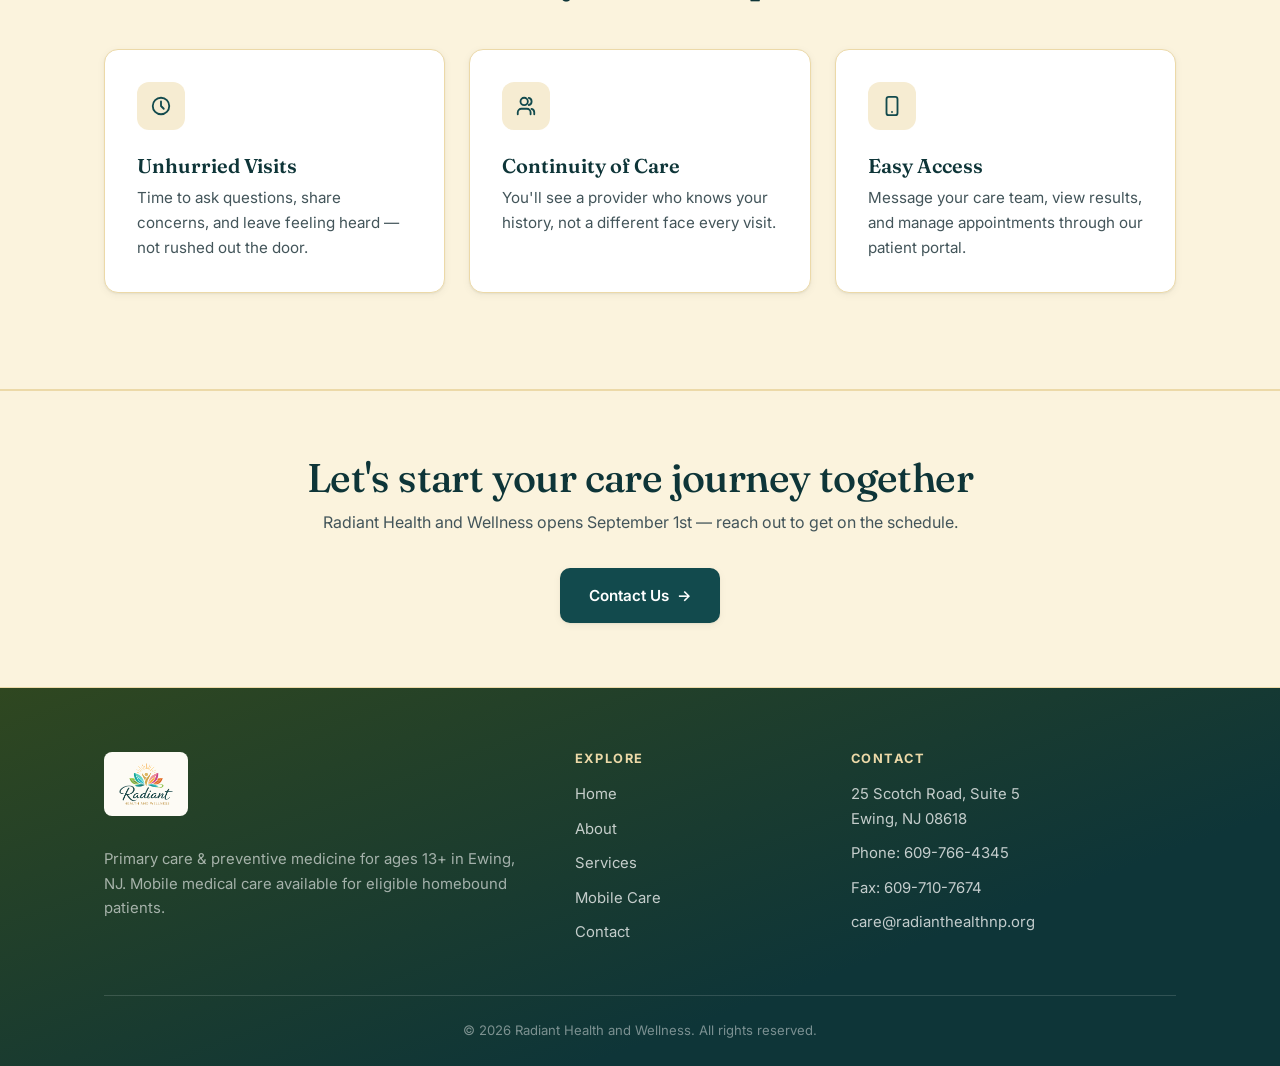
==== commit a7ebdfd0: "Add Robin's headshot to the About page bio section Replaces the unused placeholder portrait.  Co-Aut" ====
--- a/about.html
+++ b/about.html
@@ -67,7 +67,7 @@
     <section class="section section-white">
       <div class="container split">
         <div class="split-visual">
-          <img src="assets/img/about-me.jpg" alt="Provider portrait at Radiant Health and Wellness">
+          <img src="assets/img/robin-glanton.jpg" alt="Robin M. Glanton, APN, board-certified Nurse Practitioner" style="object-position: center top;">
         </div>
         <div>
           <span class="eyebrow">My Story</span>
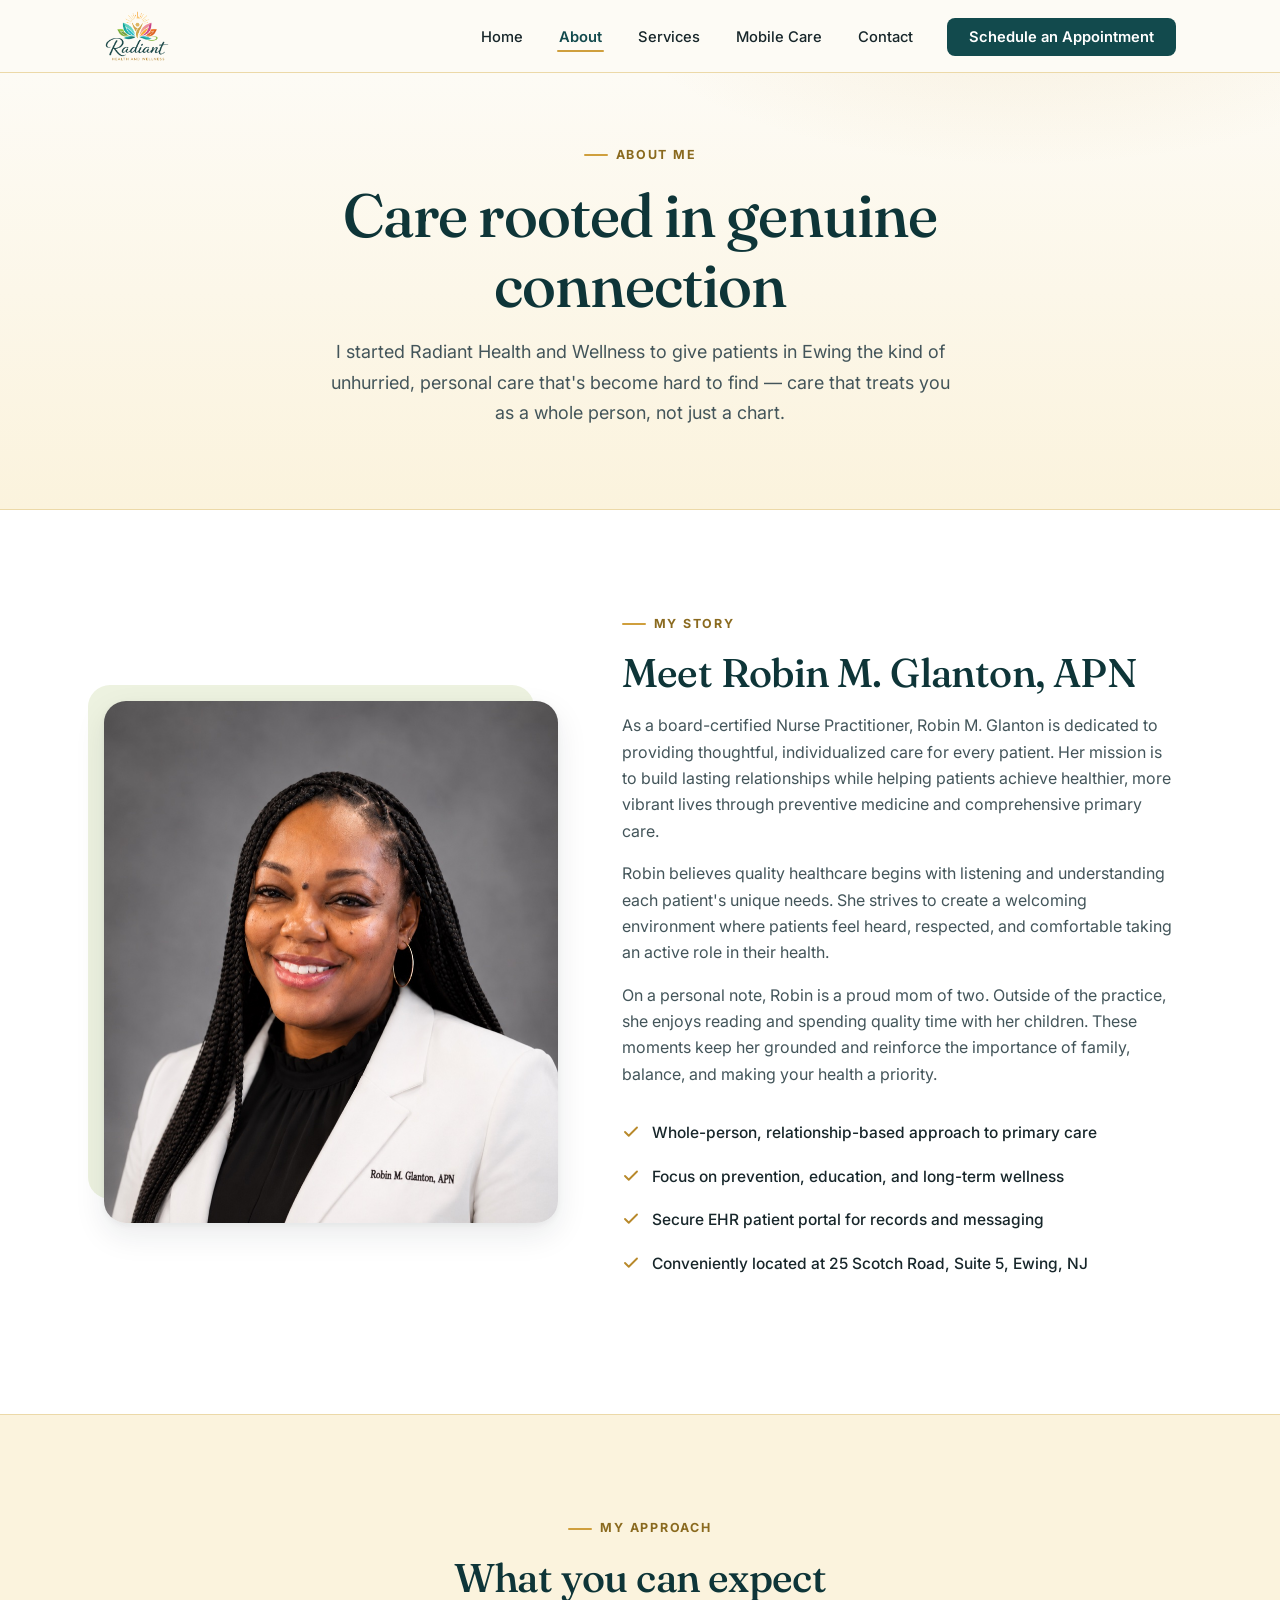
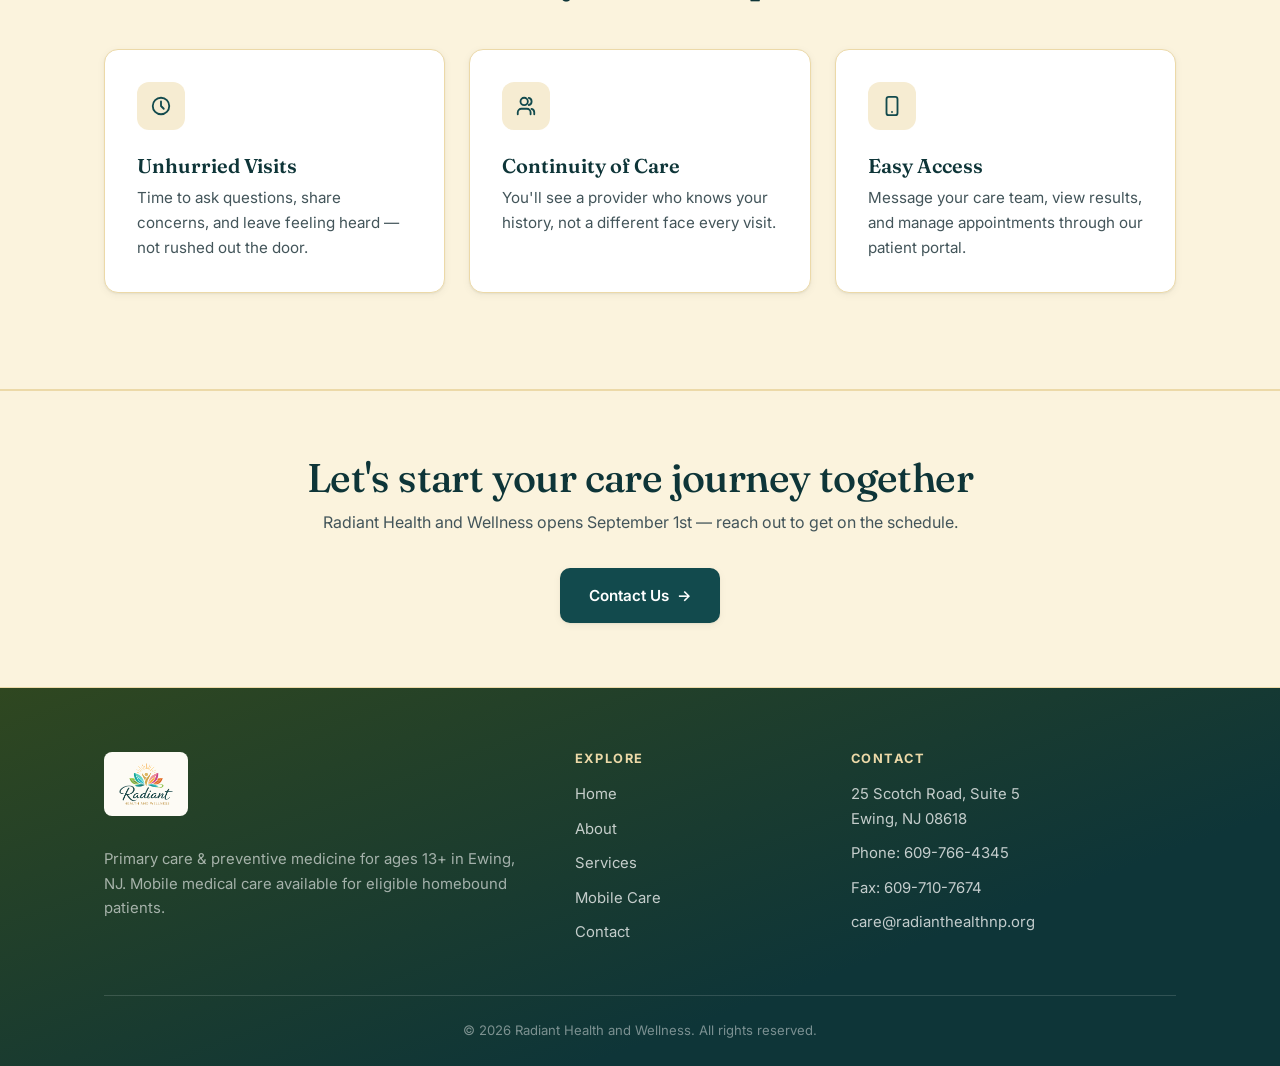
==== commit 442b0912: "Remove scroll-driven ribbon streak from all pages Co-Authored-By: Claude Sonnet 5.5 <noreply@anthrop" ====
--- a/about.html
+++ b/about.html
@@ -12,28 +12,6 @@
 </head>
 <body>
 
-  <div class="site-streak" aria-hidden="true">
-    <svg preserveAspectRatio="none" xmlns="http://www.w3.org/2000/svg">
-      <defs>
-        <linearGradient id="streakGradientGold" gradientUnits="userSpaceOnUse" x1="0" y1="0" x2="0" y2="4000">
-          <stop offset="0%" stop-color="#cf9f3d" stop-opacity="0.75" />
-          <stop offset="3%" stop-color="#cf9f3d" stop-opacity="0.95" />
-          <stop offset="50%" stop-color="#b8892b" stop-opacity="0.9" />
-          <stop offset="97%" stop-color="#cf9f3d" stop-opacity="0.8" />
-          <stop offset="100%" stop-color="#cf9f3d" stop-opacity="0.75" />
-        </linearGradient>
-        <linearGradient id="streakGradientTeal" gradientUnits="userSpaceOnUse" x1="0" y1="0" x2="0" y2="4000">
-          <stop offset="0%" stop-color="#1c6e6f" stop-opacity="0.65" />
-          <stop offset="3%" stop-color="#1c6e6f" stop-opacity="0.9" />
-          <stop offset="50%" stop-color="#124a4d" stop-opacity="0.85" />
-          <stop offset="97%" stop-color="#1c6e6f" stop-opacity="0.75" />
-          <stop offset="100%" stop-color="#1c6e6f" stop-opacity="0.65" />
-        </linearGradient>
-      </defs>
-      <!-- Ribbon <path> elements are generated in js/main.js, sized to the real
-           document height so the waves stay proportioned on every page. -->
-    </svg>
-  </div>
 
   <header class="site-header">
     <nav class="nav">
--- a/css/styles.css
+++ b/css/styles.css
@@ -57,7 +57,6 @@
 html { scroll-behavior: smooth; }
 
 body {
-  position: relative;
   margin: 0;
   font-family: var(--font-body);
   font-size: 1rem;
@@ -753,49 +752,3 @@
   }
   html { scroll-behavior: auto; }
 }
-
-/* ---------- Scroll-progress streak ---------- */
-/* Flowing ribbon waves, gold/teal, spanning the full height of the page (not the
-   viewport) so they run from the very top of the document to the very bottom.
-   They scroll normally with content; only the *drawn-in* portion of each ribbon
-   is tied to scroll position, so motion happens only as you scroll. */
-.site-streak {
-  position: absolute;
-  top: 0;
-  left: 0;
-  right: 0;
-  height: 100%;
-  z-index: 50;
-  pointer-events: none;
-  overflow: hidden;
-  mix-blend-mode: multiply;
-}
-
-.site-streak svg {
-  position: absolute;
-  top: 0;
-  right: 0;
-  width: 320px;
-  height: 100%;
-}
-
-.site-streak .streak-path {
-  fill: none;
-  stroke-linecap: round;
-  /* Draws top-to-bottom as you scroll: JS computes stroke-dasharray/dashoffset
-     directly (in px, set on the element) rather than via CSS calc()/var(), since
-     a calc() built from custom properties on a dynamically-created SVG path can
-     resolve to an invalid typed length instead of a plain number in some engines. */
-}
-
-.site-streak .streak-path--1 { stroke: url(#streakGradientGold); stroke-width: 4; opacity: 0.55; }
-.site-streak .streak-path--2 { stroke: url(#streakGradientTeal); stroke-width: 2.5; opacity: 0.45; }
-.site-streak .streak-path--3 { stroke: url(#streakGradientGold); stroke-width: 1.75; opacity: 0.35; }
-.site-streak .streak-path--4 { stroke: url(#streakGradientTeal); stroke-width: 1.25; opacity: 0.28; }
-
-@media (max-width: 640px) {
-  .site-streak .streak-path--1 { opacity: 0.4; }
-  .site-streak .streak-path--2 { opacity: 0.32; }
-  .site-streak .streak-path--3 { opacity: 0.25; }
-  .site-streak .streak-path--4 { opacity: 0.2; }
-}
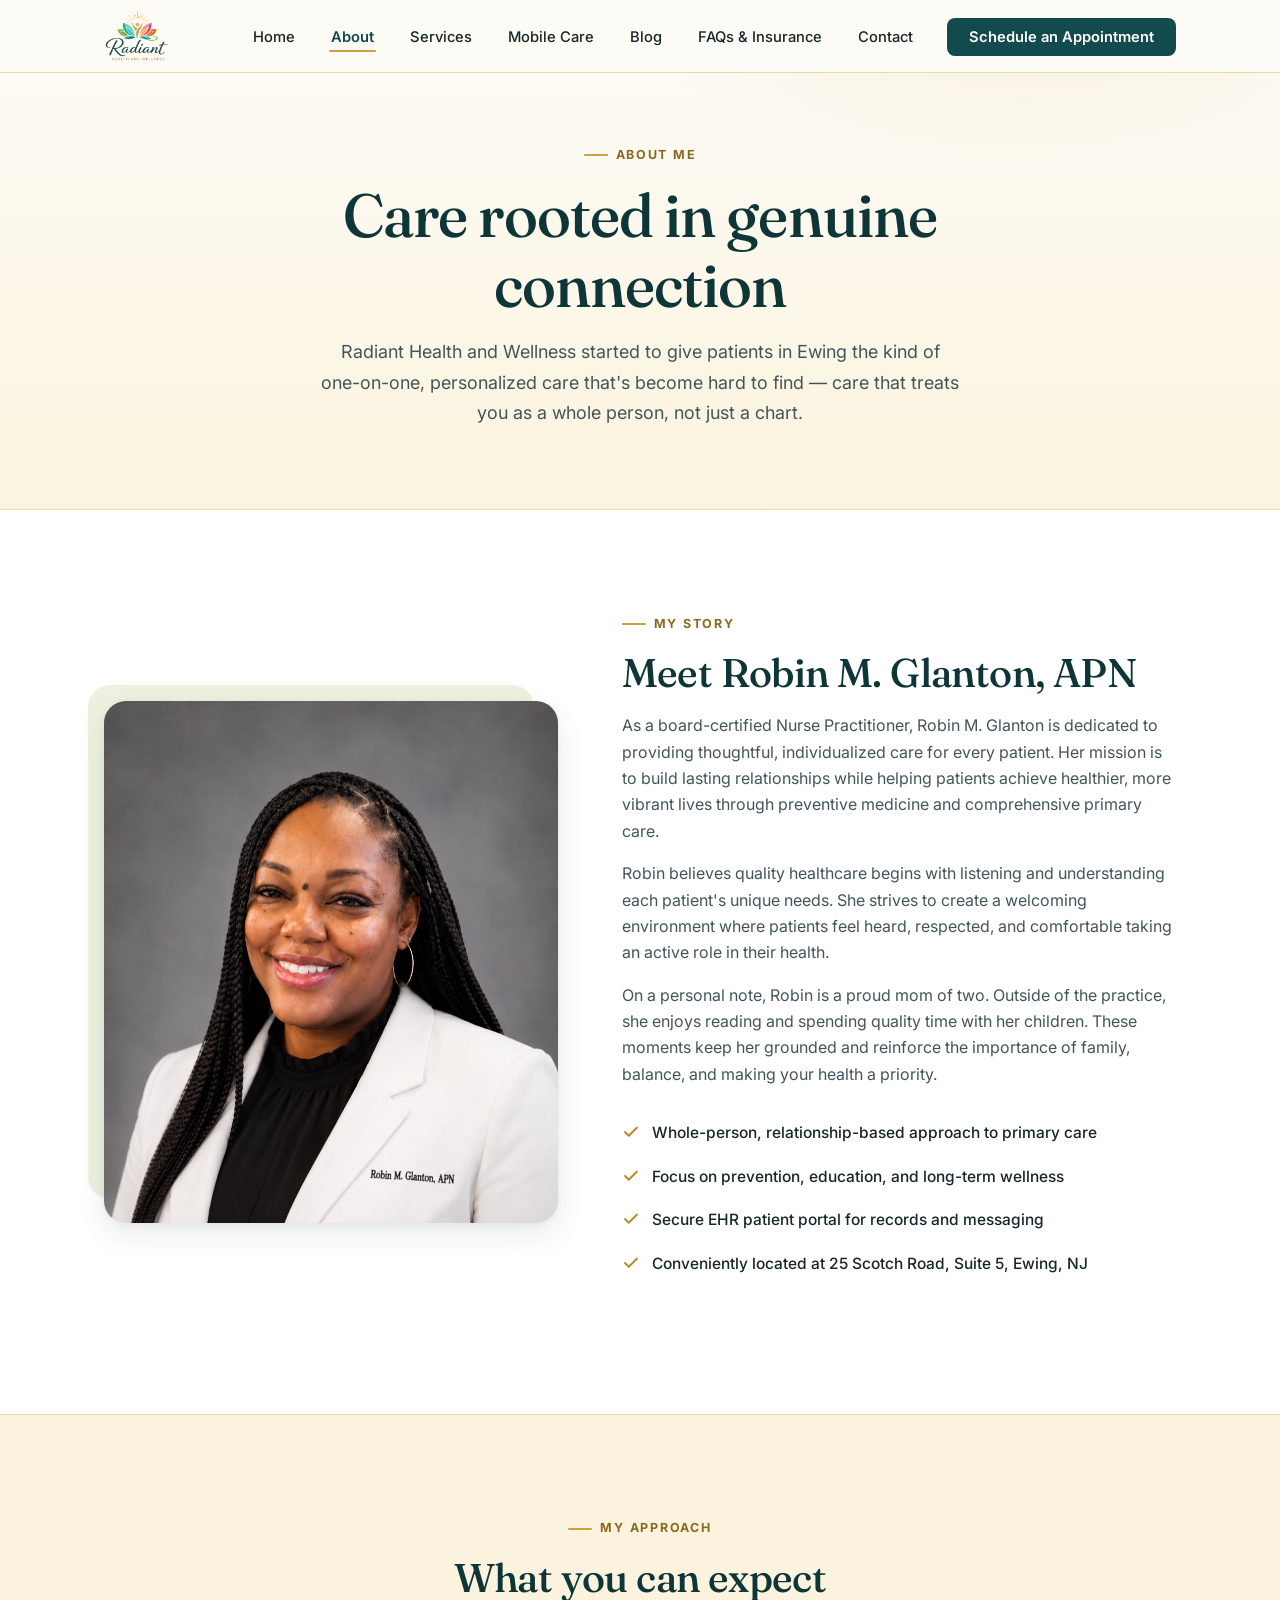
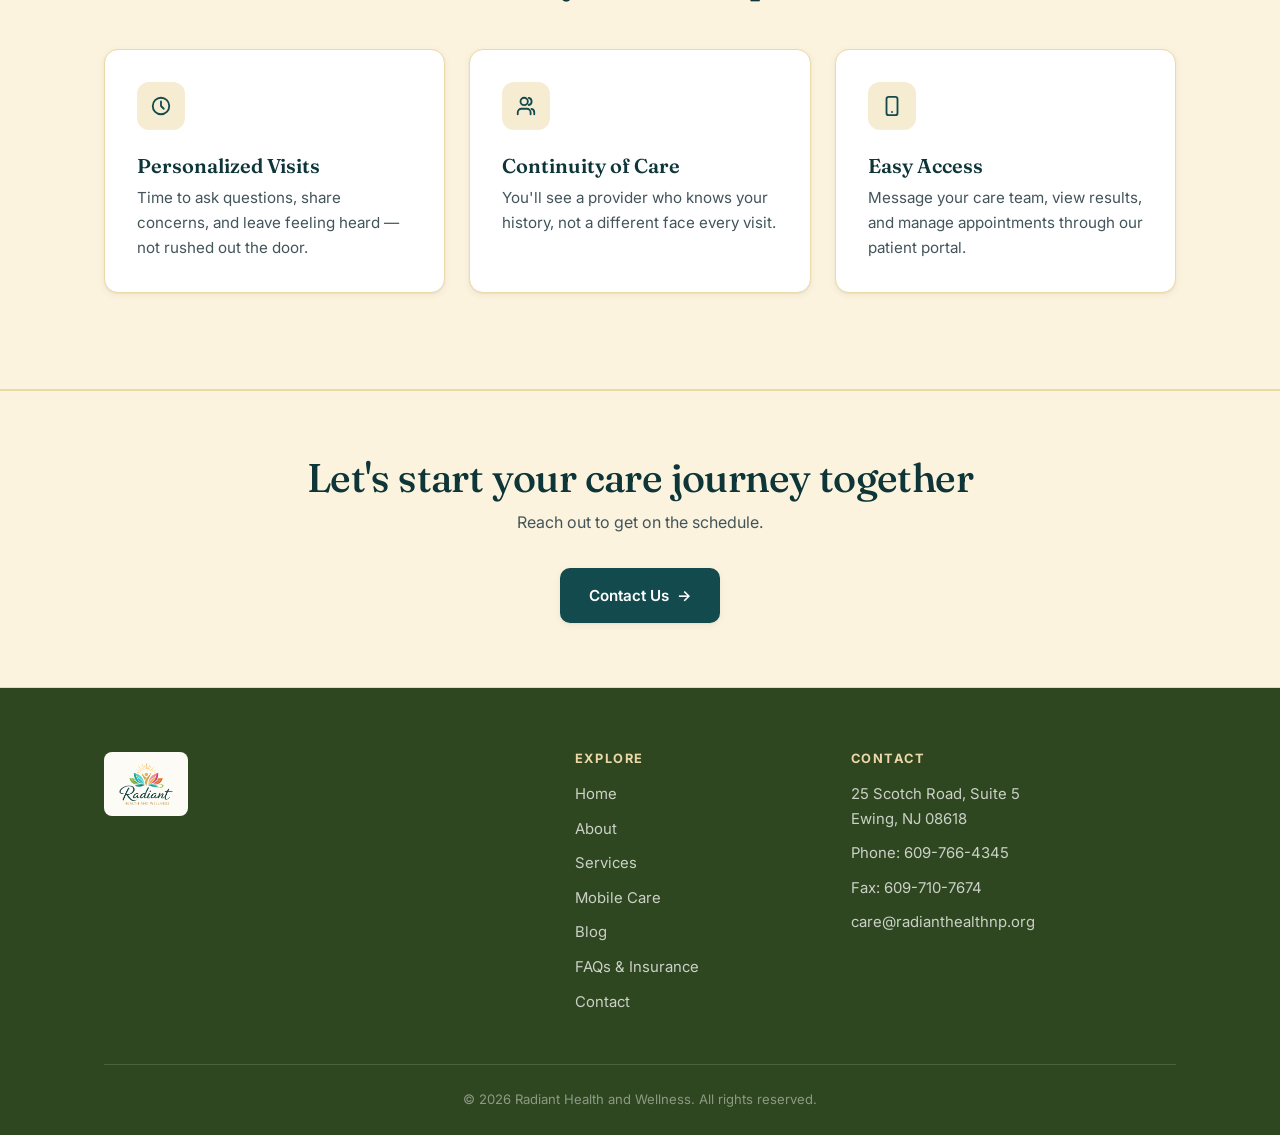
==== commit 2c3d7f08: "Apply Robin's site updates: solid green footer, copy edits, Blog and FAQs & Insurance pages - Footer" ====
--- a/about.html
+++ b/about.html
@@ -4,7 +4,7 @@
   <meta charset="UTF-8">
   <meta name="viewport" content="width=device-width, initial-scale=1.0">
   <title>About | Radiant Health and Wellness</title>
-  <meta name="description" content="Meet the provider behind Radiant Health and Wellness in Ewing, NJ — whole-person primary care opening September 1st.">
+  <meta name="description" content="Meet the provider behind Radiant Health and Wellness in Ewing, NJ — whole-person primary care.">
   <link rel="icon" href="assets/img/favicon.png">
   <link rel="preconnect" href="https://fonts.googleapis.com">
   <link rel="preconnect" href="https://fonts.gstatic.com" crossorigin>
@@ -26,6 +26,8 @@
         <li><a href="about.html">About</a></li>
         <li><a href="services.html">Services</a></li>
         <li><a href="mobile-care.html">Mobile Care</a></li>
+        <li><a href="blog.html">Blog</a></li>
+        <li><a href="faq.html">FAQs &amp; Insurance</a></li>
         <li><a href="contact.html">Contact</a></li>
         <li><a href="contact.html" class="nav-cta">Schedule an Appointment</a></li>
       </ul>
@@ -38,7 +40,7 @@
       <div class="container">
         <span class="eyebrow">About Me</span>
         <h1>Care rooted in genuine connection</h1>
-        <p class="lead">I started Radiant Health and Wellness to give patients in Ewing the kind of unhurried, personal care that's become hard to find — care that treats you as a whole person, not just a chart.</p>
+        <p class="lead">Radiant Health and Wellness started to give patients in Ewing the kind of one-on-one, personalized care that's become hard to find — care that treats you as a whole person, not just a chart.</p>
       </div>
     </section>
 
@@ -86,7 +88,7 @@
             <span class="card-icon">
               <svg width="22" height="22" viewBox="0 0 24 24" fill="none" stroke="currentColor" stroke-width="2" stroke-linecap="round" stroke-linejoin="round"><circle cx="12" cy="12" r="9"/><path d="M12 7v5l3 3"/></svg>
             </span>
-            <h3>Unhurried Visits</h3>
+            <h3>Personalized Visits</h3>
             <p>Time to ask questions, share concerns, and leave feeling heard — not rushed out the door.</p>
           </div>
           <div class="card">
@@ -110,7 +112,7 @@
     <section class="cta">
       <div class="container">
         <h2>Let's start your care journey together</h2>
-        <p>Radiant Health and Wellness opens September 1st — reach out to get on the schedule.</p>
+        <p>Reach out to get on the schedule.</p>
         <a href="contact.html" class="btn btn-primary">Contact Us <span class="arrow">→</span></a>
       </div>
     </section>
@@ -124,7 +126,6 @@
           <span class="footer-logo">
             <img src="assets/img/logo.png" alt="Radiant Health and Wellness">
           </span>
-          <p>Primary care &amp; preventive medicine for ages 13+ in Ewing, NJ. Mobile medical care available for eligible homebound patients.</p>
         </div>
         <div>
           <h4>Explore</h4>
@@ -133,6 +134,8 @@
             <li><a href="about.html">About</a></li>
             <li><a href="services.html">Services</a></li>
             <li><a href="mobile-care.html">Mobile Care</a></li>
+            <li><a href="blog.html">Blog</a></li>
+            <li><a href="faq.html">FAQs &amp; Insurance</a></li>
             <li><a href="contact.html">Contact</a></li>
           </ul>
         </div>
--- a/css/styles.css
+++ b/css/styles.css
@@ -662,7 +662,7 @@
 
 /* ---------- Footer ---------- */
 .site-footer {
-  background: linear-gradient(160deg, var(--green-900) 0%, var(--teal-900) 70%);
+  background: var(--green-900);
   color: rgba(255, 255, 255, 0.75);
   padding: var(--s8) 0 var(--s3);
 }
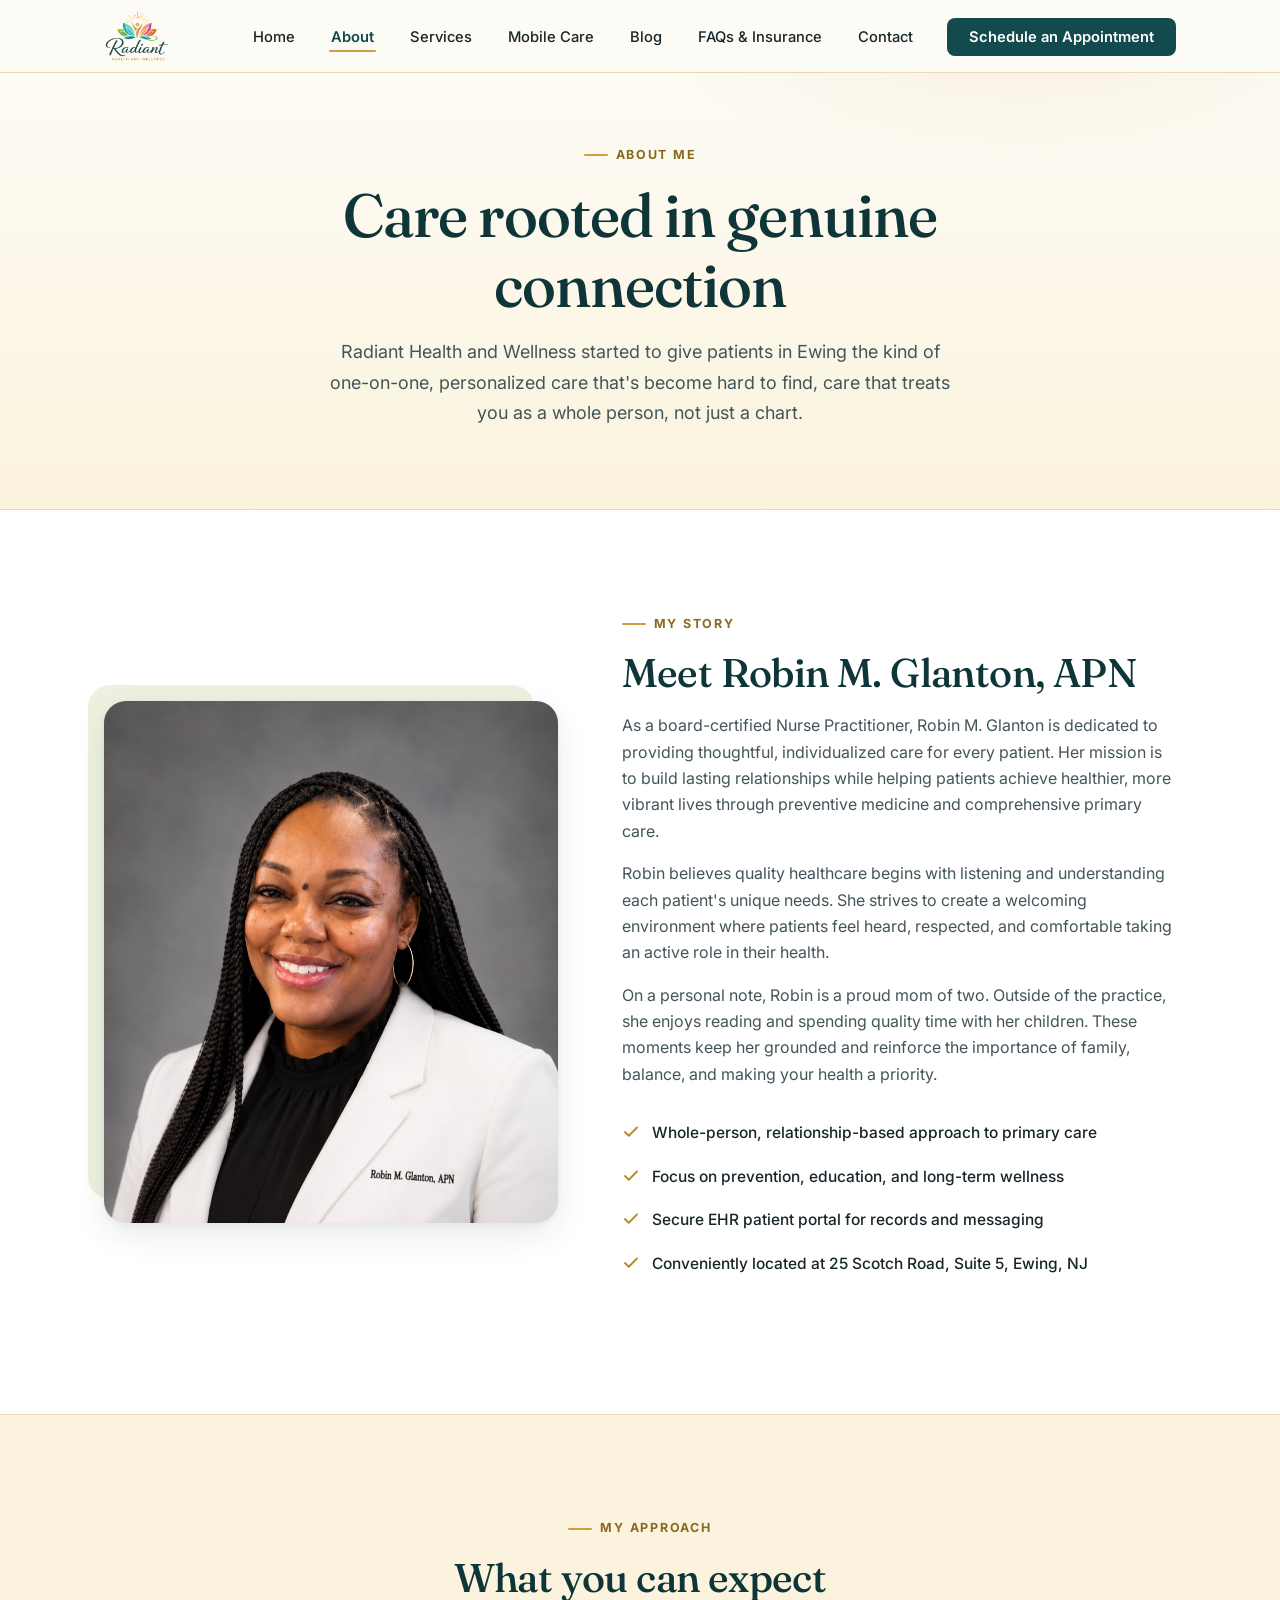
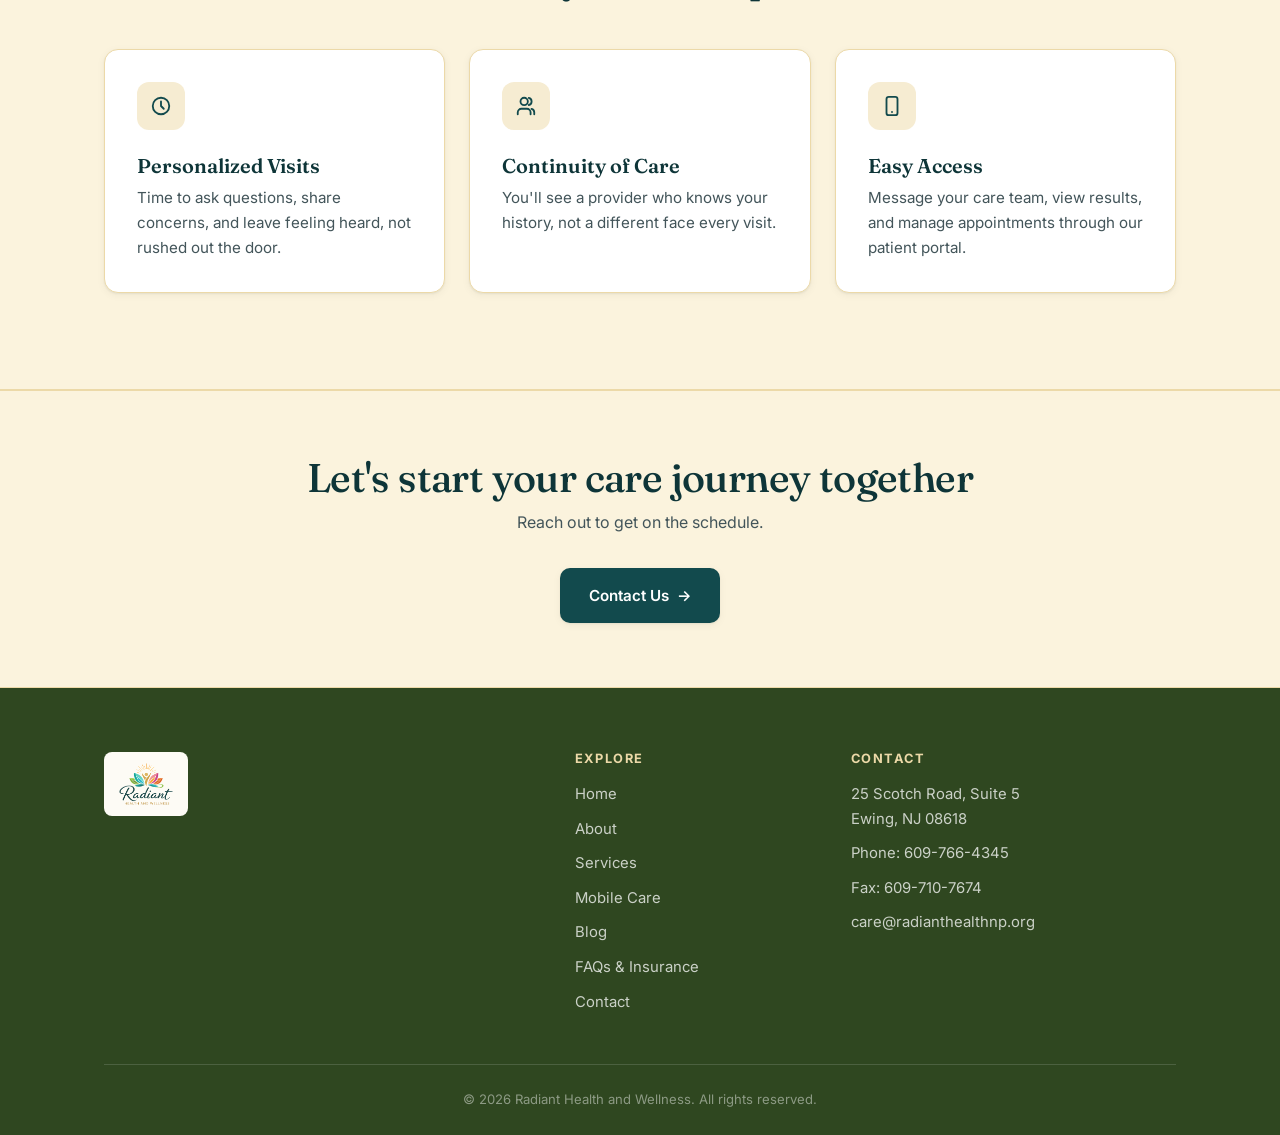
==== commit 6df8480f: "Remove em dashes from site copy Co-Authored-By: Claude Sonnet 5.5 <noreply@anthropic.com>" ====
--- a/about.html
+++ b/about.html
@@ -4,7 +4,7 @@
   <meta charset="UTF-8">
   <meta name="viewport" content="width=device-width, initial-scale=1.0">
   <title>About | Radiant Health and Wellness</title>
-  <meta name="description" content="Meet the provider behind Radiant Health and Wellness in Ewing, NJ — whole-person primary care.">
+  <meta name="description" content="Meet the provider behind Radiant Health and Wellness in Ewing, NJ, whole-person primary care.">
   <link rel="icon" href="assets/img/favicon.png">
   <link rel="preconnect" href="https://fonts.googleapis.com">
   <link rel="preconnect" href="https://fonts.gstatic.com" crossorigin>
@@ -15,7 +15,7 @@
 
   <header class="site-header">
     <nav class="nav">
-      <a href="index.html" class="nav-logo" aria-label="Radiant Health and Wellness — home">
+      <a href="index.html" class="nav-logo" aria-label="Radiant Health and Wellness, home">
         <img src="assets/img/logo.png" alt="Radiant Health and Wellness">
       </a>
       <button class="nav-toggle" aria-label="Toggle navigation" aria-expanded="false">
@@ -40,7 +40,7 @@
       <div class="container">
         <span class="eyebrow">About Me</span>
         <h1>Care rooted in genuine connection</h1>
-        <p class="lead">Radiant Health and Wellness started to give patients in Ewing the kind of one-on-one, personalized care that's become hard to find — care that treats you as a whole person, not just a chart.</p>
+        <p class="lead">Radiant Health and Wellness started to give patients in Ewing the kind of one-on-one, personalized care that's become hard to find, care that treats you as a whole person, not just a chart.</p>
       </div>
     </section>
 
@@ -89,7 +89,7 @@
               <svg width="22" height="22" viewBox="0 0 24 24" fill="none" stroke="currentColor" stroke-width="2" stroke-linecap="round" stroke-linejoin="round"><circle cx="12" cy="12" r="9"/><path d="M12 7v5l3 3"/></svg>
             </span>
             <h3>Personalized Visits</h3>
-            <p>Time to ask questions, share concerns, and leave feeling heard — not rushed out the door.</p>
+            <p>Time to ask questions, share concerns, and leave feeling heard, not rushed out the door.</p>
           </div>
           <div class="card">
             <span class="card-icon">
--- a/css/styles.css
+++ b/css/styles.css
@@ -1,5 +1,5 @@
 /* ==========================================================================
-   Radiant Health and Wellness — Design System v2
+   Radiant Health and Wellness: Design System v2
    --------------------------------------------------------------------------
    Principles applied:
    - Restrained palette: cream ground, dark teal anchor, gold as trim/accent
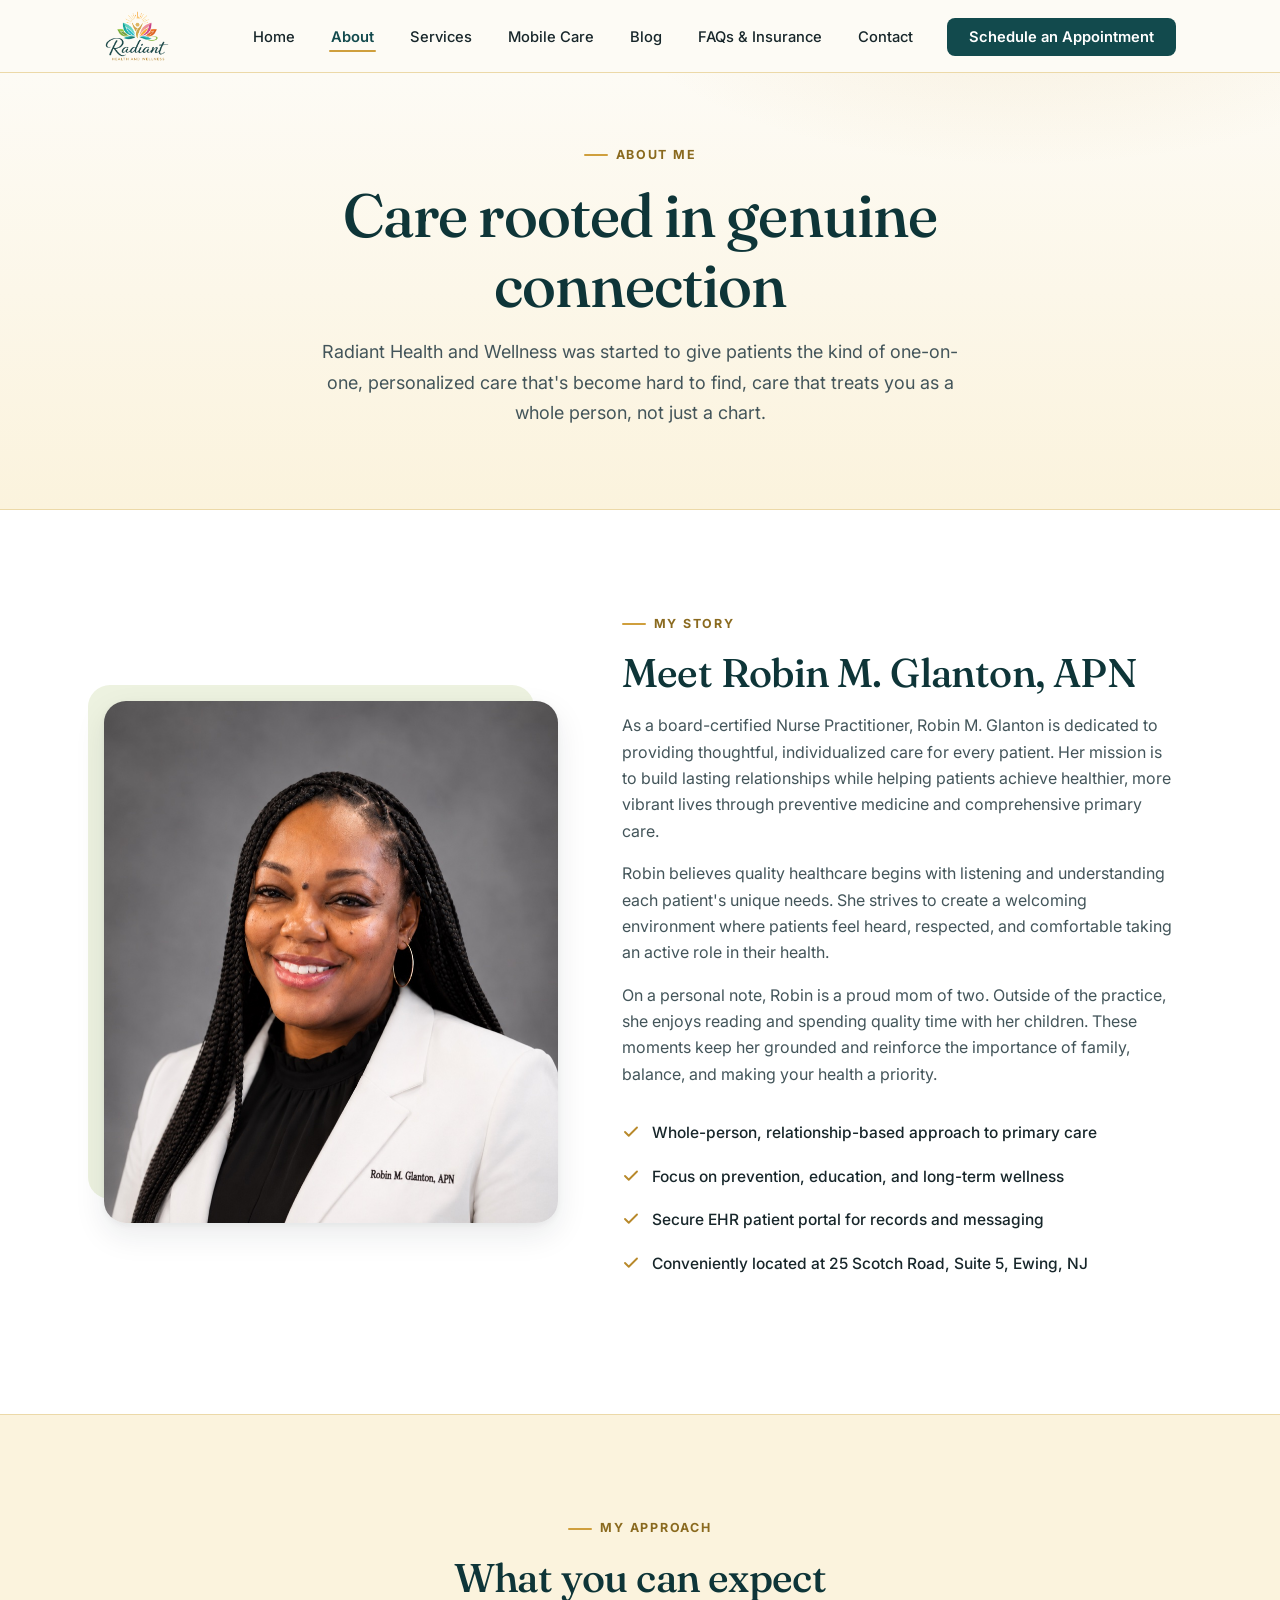
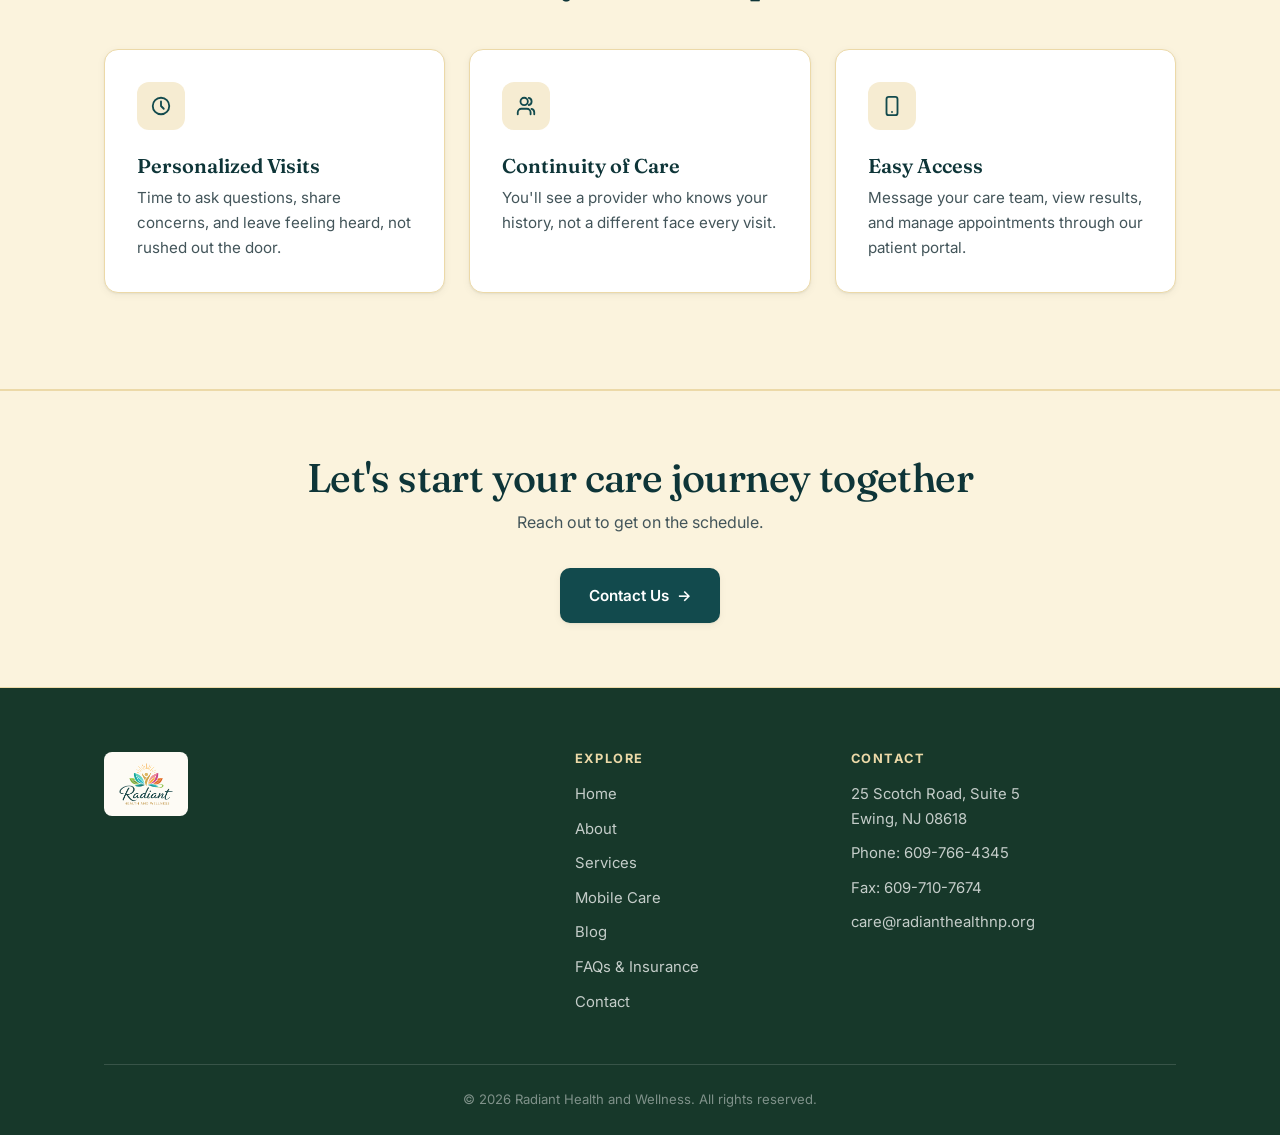
==== commit 35279e91: "Rebuild FAQ page as accordion, edit About lead, darken footer green Co-Authored-By: Claude Sonnet 5." ====
--- a/about.html
+++ b/about.html
@@ -40,7 +40,7 @@
       <div class="container">
         <span class="eyebrow">About Me</span>
         <h1>Care rooted in genuine connection</h1>
-        <p class="lead">Radiant Health and Wellness started to give patients in Ewing the kind of one-on-one, personalized care that's become hard to find, care that treats you as a whole person, not just a chart.</p>
+        <p class="lead">Radiant Health and Wellness was started to give patients the kind of one-on-one, personalized care that's become hard to find, care that treats you as a whole person, not just a chart.</p>
       </div>
     </section>
 
--- a/css/styles.css
+++ b/css/styles.css
@@ -662,7 +662,7 @@
 
 /* ---------- Footer ---------- */
 .site-footer {
-  background: var(--green-900);
+  background: #17382a;
   color: rgba(255, 255, 255, 0.75);
   padding: var(--s8) 0 var(--s3);
 }
@@ -752,3 +752,109 @@
   }
   html { scroll-behavior: auto; }
 }
+
+/* ---------- Blog ---------- */
+.blog-post {
+  background: var(--white);
+  border: 1px solid var(--gold-200);
+  border-radius: var(--r-lg);
+  box-shadow: var(--shadow-md);
+  overflow: hidden;
+}
+
+.blog-post-image {
+  display: block;
+  width: 100%;
+  height: 340px;
+  object-fit: cover;
+  object-position: center 30%;
+}
+
+.blog-post-body { padding: var(--s6) var(--s6) var(--s5); }
+
+.blog-meta {
+  display: block;
+  margin-bottom: var(--s1);
+  color: var(--gold-700);
+  font-size: 0.85rem;
+  font-weight: 600;
+  letter-spacing: 0.06em;
+  text-transform: uppercase;
+}
+
+.blog-post h2 { margin-bottom: var(--s2); }
+.blog-post h3 { margin-top: var(--s4); }
+.blog-post p { font-size: 1.05rem; line-height: 1.75; }
+
+.blog-callout {
+  margin: var(--s4) 0;
+  padding: var(--s3) var(--s4);
+  background: var(--butter);
+  border-left: 4px solid var(--gold-500);
+  border-radius: var(--r-md);
+}
+.blog-callout h3 { margin-top: 0; }
+.blog-callout p:last-child { margin-bottom: 0; }
+
+.blog-sign {
+  margin-top: var(--s4);
+  padding-top: var(--s3);
+  border-top: 1px solid var(--gold-200);
+  color: var(--green-900);
+  font-family: var(--font-display);
+  font-size: 1.15rem;
+}
+
+@media (max-width: 640px) {
+  .blog-post-image { height: 220px; }
+  .blog-post-body { padding: var(--s4) var(--s3); }
+}
+
+/* ---------- FAQ accordion ---------- */
+.faq-section { padding-block: var(--s8); }
+
+.faq-layout {
+  display: grid;
+  grid-template-columns: 1fr 2fr;
+  gap: var(--s6);
+  align-items: start;
+}
+
+.faq-layout h2 { margin-bottom: 0; }
+.faq-list { display: grid; gap: var(--s2); }
+
+.faq-item {
+  background: var(--white);
+  border: 1px solid var(--gold-200);
+  border-radius: var(--r-md);
+  box-shadow: var(--shadow-sm);
+}
+
+.faq-item summary {
+  cursor: pointer;
+  list-style: none;
+  display: flex;
+  justify-content: space-between;
+  align-items: center;
+  gap: var(--s2);
+  padding: var(--s2) var(--s3);
+  font-weight: 600;
+  color: var(--teal-800);
+}
+
+.faq-item summary::-webkit-details-marker { display: none; }
+
+.faq-item summary::after {
+  content: '+';
+  font-size: 1.5rem;
+  line-height: 1;
+  color: var(--gold-600);
+  flex-shrink: 0;
+}
+
+.faq-item[open] summary::after { content: '\2212'; }
+.faq-item p { margin: 0; padding: 0 var(--s3) var(--s3); }
+
+@media (max-width: 920px) {
+  .faq-layout { grid-template-columns: 1fr; gap: var(--s3); }
+}
